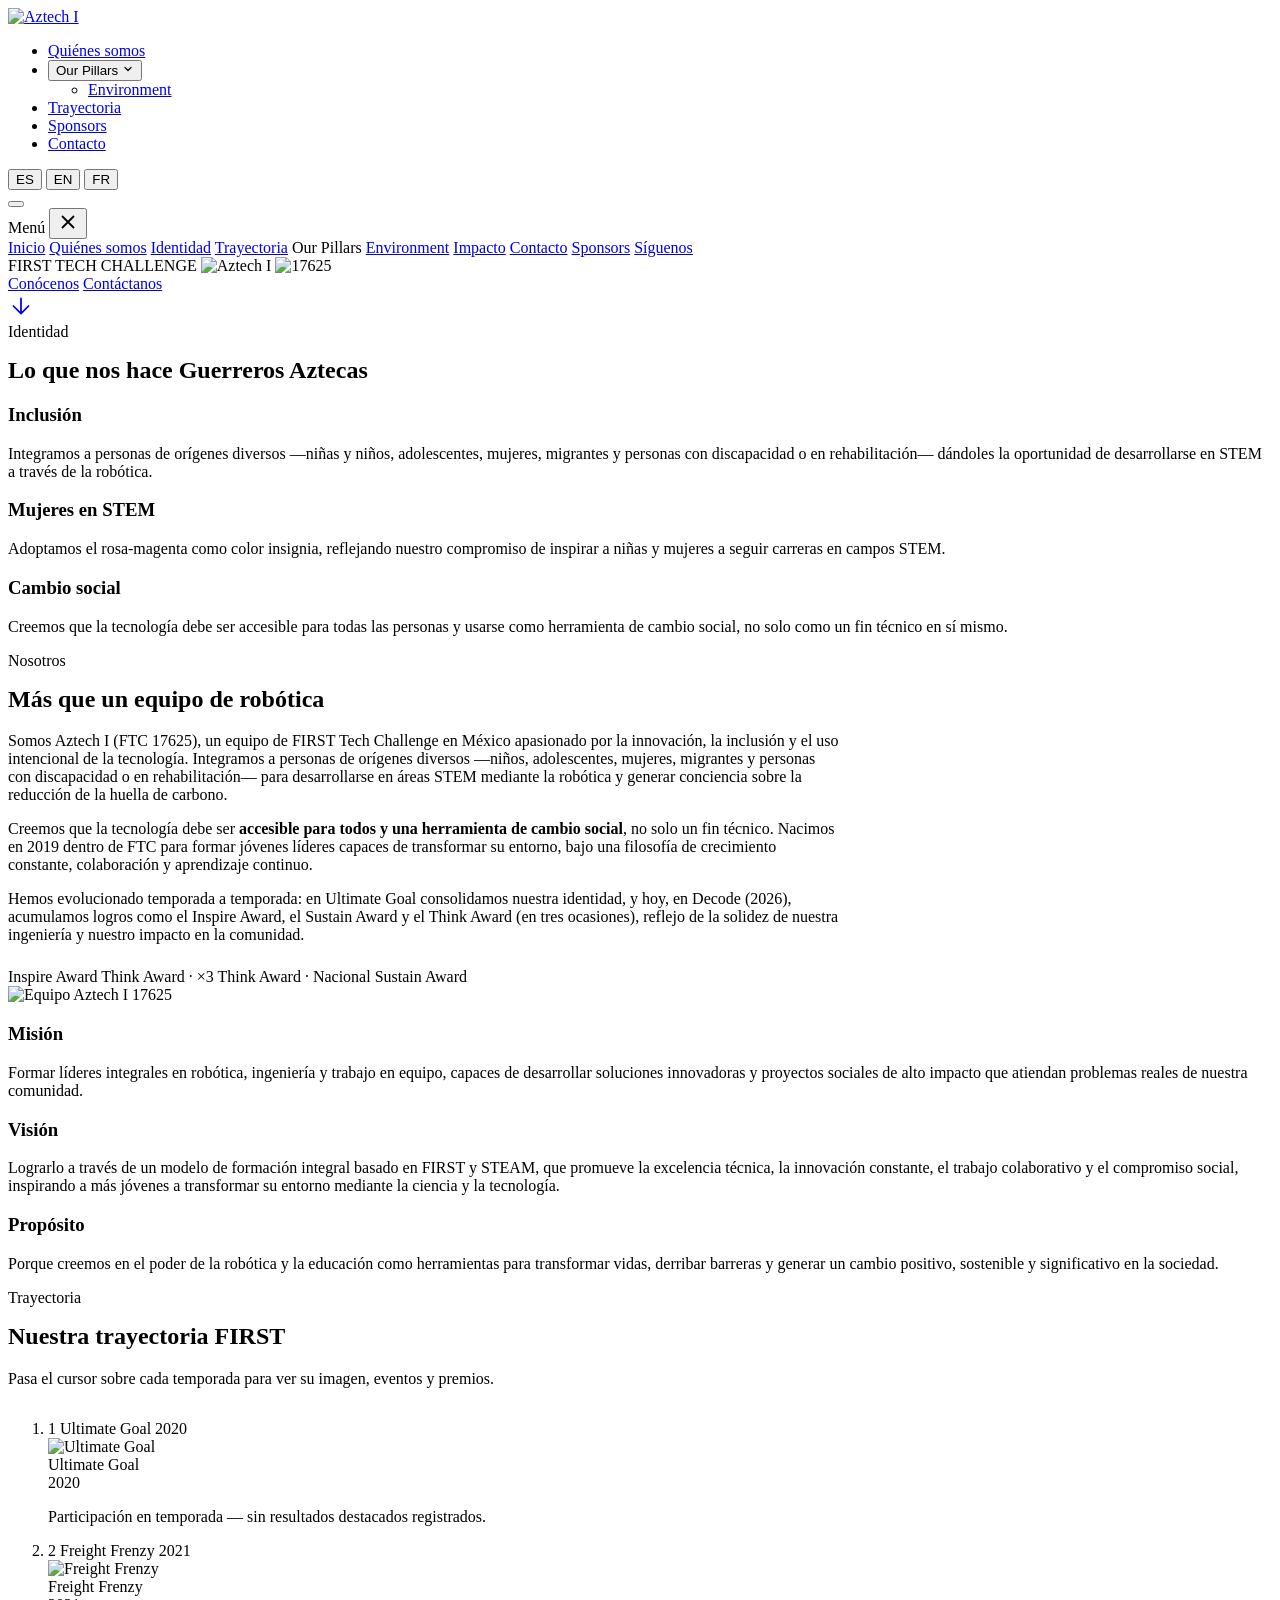
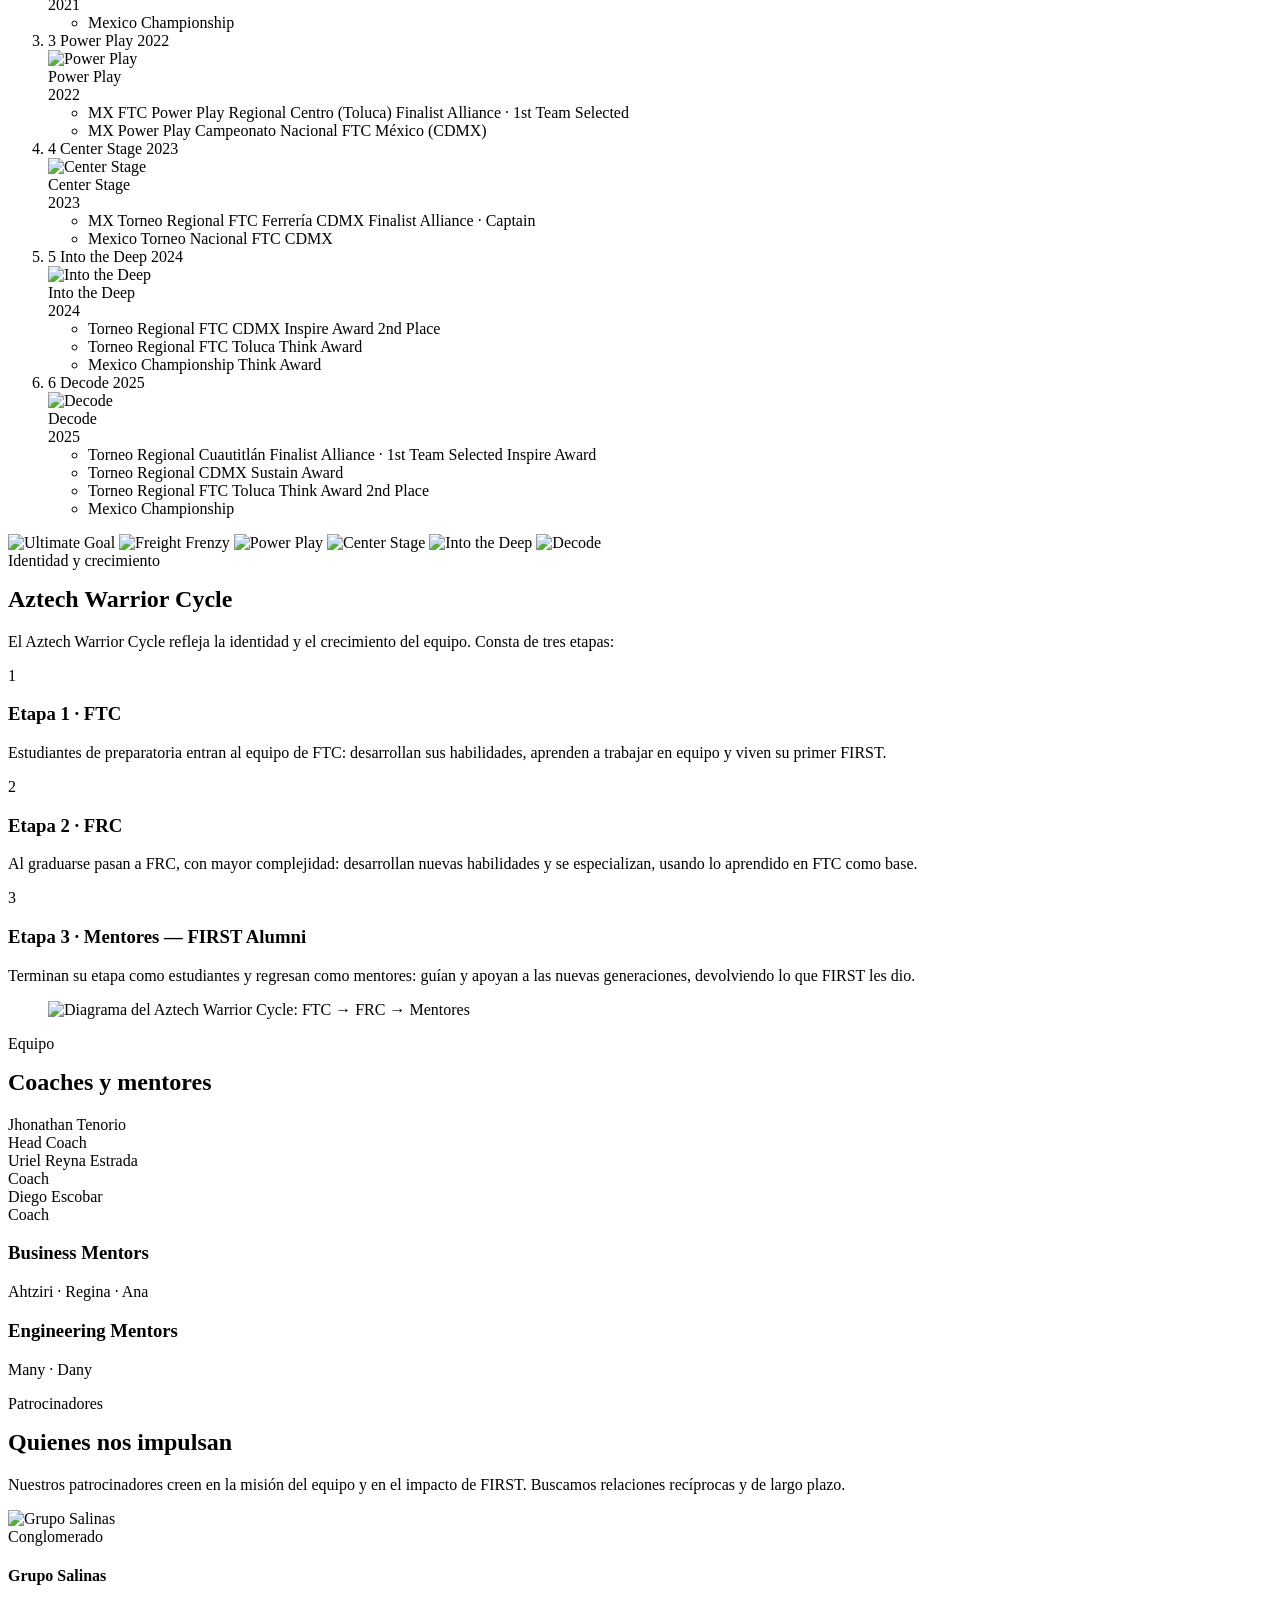
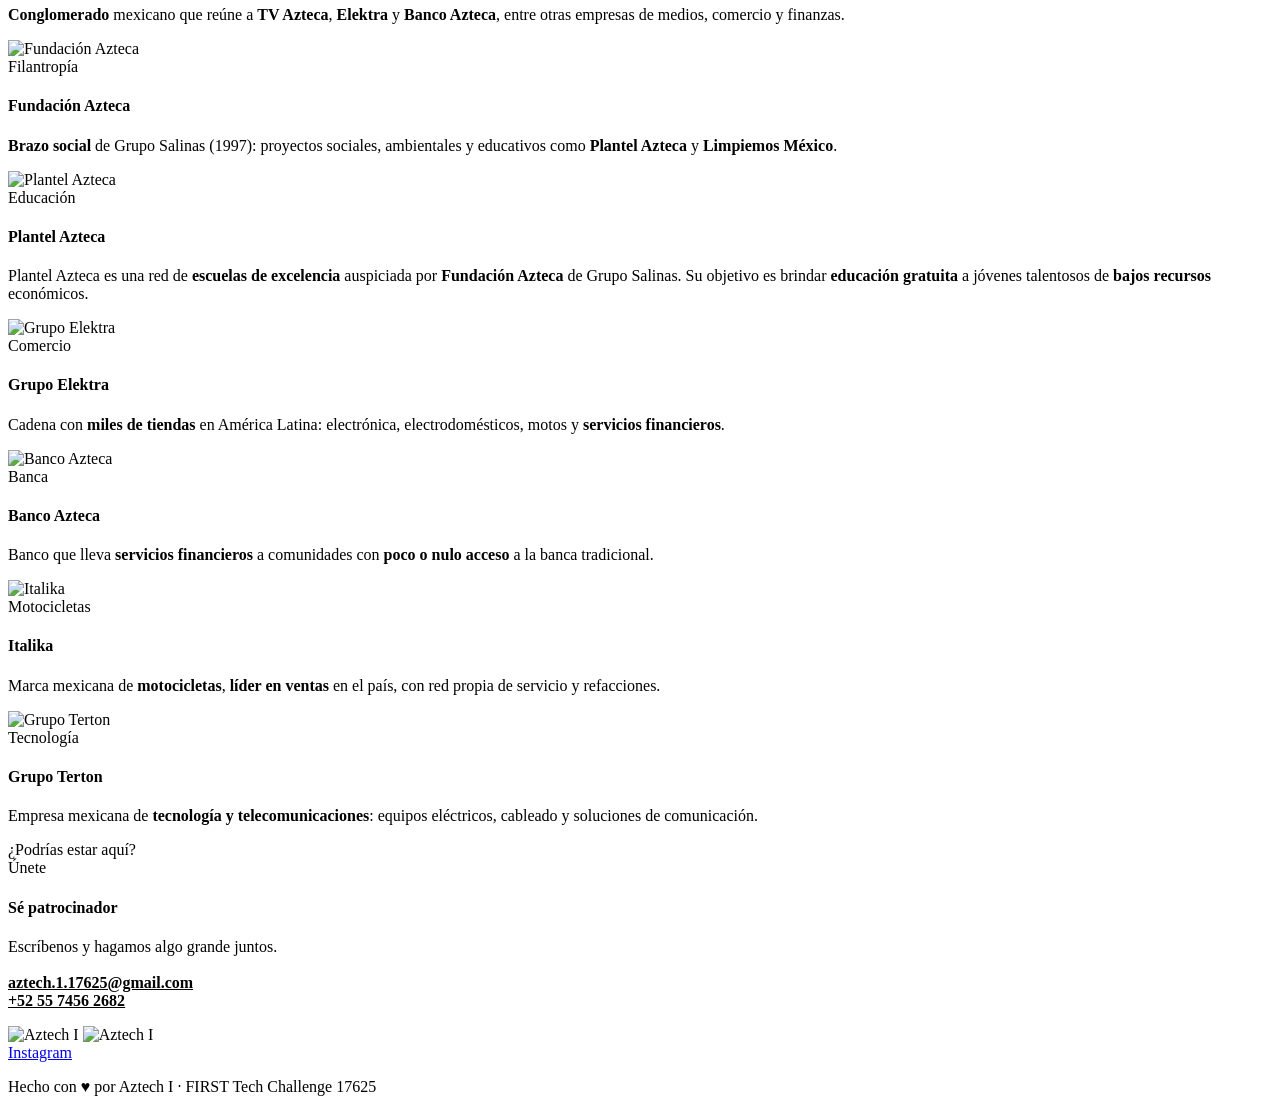
==== index.html @ 7b5fca29 "Add files via upload" ====
<!DOCTYPE html>
<html lang="es">
<head>
  <meta charset="UTF-8" />
  <meta name="viewport" content="width=device-width, initial-scale=1.0" />
  <title>Aztech I · FTC 17625</title>
  <meta
    name="description"
    content="Aztech I, equipo 17625 de FIRST Tech Challenge desde la CDMX. Innovación, inclusión y tecnología como herramienta de cambio social."
  />
  <link rel="icon" href="images/brand/logo.png" />
  <link rel="stylesheet" href="css/styles.css" />
</head>
<body>
  <!-- ───────── Navbar ───────── -->
  <header class="site-header">
    <nav class="nav">
      <a href="index.html" class="nav-logo" aria-label="Inicio">
        <img src="images/brand/wordmark.png" alt="Aztech I" />
      </a>
      <ul class="nav-links">
        <li><a href="#nosotros" data-en="About us" data-fr="À propos">Quiénes somos</a></li>
        <li class="nav-dropdown">
          <button type="button" class="nav-dropdown-btn" aria-expanded="false" aria-haspopup="true" data-en='Our Pillars <svg class="chev" width="12" height="12" viewBox="0 0 24 24" fill="none" stroke="currentColor" stroke-width="2.4" stroke-linecap="round" stroke-linejoin="round"><path d="m6 9 6 6 6-6" /></svg>' data-fr='Nos piliers <svg class="chev" width="12" height="12" viewBox="0 0 24 24" fill="none" stroke="currentColor" stroke-width="2.4" stroke-linecap="round" stroke-linejoin="round"><path d="m6 9 6 6 6-6" /></svg>'>
            Our Pillars
            <svg class="chev" width="12" height="12" viewBox="0 0 24 24" fill="none" stroke="currentColor" stroke-width="2.4" stroke-linecap="round" stroke-linejoin="round"><path d="m6 9 6 6 6-6" /></svg>
          </button>
          <ul class="nav-dropdown-menu">
            <li><a href="environment.html" data-en="Environment" data-fr="Environnement">Environment</a></li>
          </ul>
        </li>
        <li><a href="#trayectoria" data-en="Journey" data-fr="Parcours">Trayectoria</a></li>
        <li><a href="#sponsors">Sponsors</a></li>
        <li><a href="#contacto" data-en="Contact" data-fr="Contact">Contacto</a></li>
      </ul>
      <div class="nav-actions">
        <div class="lang-switch" role="group" aria-label="Idioma / Language / Langue">
          <button type="button" class="lang-btn" data-lang="es">ES</button>
          <button type="button" class="lang-btn" data-lang="en">EN</button>
          <button type="button" class="lang-btn" data-lang="fr">FR</button>
        </div>
        <button type="button" class="nav-burger" aria-label="Menú" aria-expanded="false" aria-controls="site-drawer">
          <span></span><span></span><span></span>
        </button>
      </div>
    </nav>
  </header>

  <!-- ───────── Menú lateral desplegable ───────── -->
  <div class="drawer-backdrop" hidden></div>
  <aside id="site-drawer" class="drawer" aria-hidden="true" aria-label="Menú">
    <div class="drawer-top">
      <span class="drawer-title" data-en="Menu" data-fr="Menu">Menú</span>
      <button type="button" class="drawer-close" aria-label="Cerrar menú">
        <svg width="22" height="22" viewBox="0 0 24 24" fill="none" stroke="currentColor" stroke-width="2" stroke-linecap="round"><path d="M18 6 6 18M6 6l12 12" /></svg>
      </button>
    </div>
    <nav class="drawer-links">
      <a href="index.html" data-en="Home" data-fr="Accueil">Inicio</a>
      <a href="#nosotros" data-en="About us" data-fr="À propos">Quiénes somos</a>
      <a href="#identidad" data-en="Identity" data-fr="Identité">Identidad</a>
      <a href="#trayectoria" data-en="Journey" data-fr="Parcours">Trayectoria</a>
      <span class="drawer-group" data-en="Our Pillars" data-fr="Nos piliers">Our Pillars</span>
      <a href="environment.html" class="drawer-sub" data-en="Environment" data-fr="Environnement">Environment</a>
      <a href="https://aztech-17625-our-impact.vercel.app" data-en="Impact" data-fr="Impact">Impacto</a>
      <a href="#contacto" data-en="Contact" data-fr="Contact">Contacto</a>
      <a href="#sponsors">Sponsors</a>
      <a href="https://www.instagram.com/aztech_1_17625/" target="_blank" rel="noopener noreferrer" data-en="Follow us" data-fr="Suivez-nous">Síguenos</a>
    </nav>
  </aside>

  <!-- ───────── Hero ───────── -->
  <section class="hero">
    <div class="hero-glow"></div>
    <div class="hero-fade"></div>
    <span class="hero-vertical">FIRST TECH CHALLENGE</span>

    <img class="hero-logo animate-fade-up" src="images/brand/hero-logo.png" alt="Aztech I" />
    <img class="hero-art animate-fade-up" src="images/brand/hero-art.png" alt="17625" />

    <div class="hero-cta animate-fade-up">
      <a href="#identidad" class="btn btn-accent" data-en="Get to know us" data-fr="Découvrez-nous">Conócenos</a>
      <a href="https://www.instagram.com/aztech_1_17625/" target="_blank" rel="noopener noreferrer" class="btn btn-outline" data-en="Contact us" data-fr="Contactez-nous">Contáctanos</a>
    </div>

    <a href="#identidad" class="scroll-cue" aria-label="Bajar">
      <svg width="26" height="26" viewBox="0 0 24 24" fill="none" stroke="currentColor" stroke-width="1.6" stroke-linecap="round" stroke-linejoin="round">
        <path d="M12 5v14M5 12l7 7 7-7" />
      </svg>
    </a>
  </section>

  <!-- ───────── 1. Identidad / Inclusión ───────── -->
  <section id="identidad" class="container section">
    <span class="badge" data-en="Identity" data-fr="Identité">Identidad</span>
    <h2 class="section-title max-w-2xl" style="margin-top: 1rem" data-en="What makes us Aztec Warriors" data-fr="Ce qui fait de nous des Guerriers Aztèques">Lo que nos hace Guerreros Aztecas</h2>
    <div class="cards-3">
      <div class="card">
        <h3 data-en="Inclusion" data-fr="Inclusion">Inclusión</h3>
        <p data-en="We bring together people from diverse backgrounds —girls and boys, teenagers, women, migrants and people with disabilities or in rehabilitation— giving them the opportunity to grow in STEM through robotics." data-fr="Nous réunissons des personnes d'horizons divers —filles et garçons, adolescents, femmes, migrants et personnes en situation de handicap ou en réadaptation— en leur donnant la possibilité de se développer dans les STEM grâce à la robotique.">
          Integramos a personas de orígenes diversos —niñas y niños, adolescentes,
          mujeres, migrantes y personas con discapacidad o en rehabilitación—
          dándoles la oportunidad de desarrollarse en STEM a través de la robótica.
        </p>
      </div>
      <div class="card">
        <h3 data-en="Women in STEM" data-fr="Les femmes dans les STEM">Mujeres en STEM</h3>
        <p data-en="We adopted pink-magenta as our signature color, reflecting our commitment to inspiring girls and women to pursue careers in STEM fields." data-fr="Nous avons adopté le rose-magenta comme couleur emblématique, reflétant notre engagement à inspirer les filles et les femmes à poursuivre des carrières dans les domaines STEM.">
          Adoptamos el rosa-magenta como color insignia, reflejando nuestro
          compromiso de inspirar a niñas y mujeres a seguir carreras en campos
          STEM.
        </p>
      </div>
      <div class="card">
        <h3 data-en="Social change" data-fr="Changement social">Cambio social</h3>
        <p data-en="We believe technology must be accessible to all people and used as a tool for social change, not just as a technical end in itself." data-fr="Nous croyons que la technologie doit être accessible à tous et utilisée comme un outil de changement social, et non comme une simple fin technique en soi.">
          Creemos que la tecnología debe ser accesible para todas las personas y
          usarse como herramienta de cambio social, no solo como un fin técnico en
          sí mismo.
        </p>
      </div>
    </div>
  </section>

  <!-- ───────── 2. Nosotros / Historia ───────── -->
  <section id="nosotros" class="container section">
    <span class="badge" data-en="About us" data-fr="À propos">Nosotros</span>
    <h2 class="section-title" style="margin-top: 1rem" data-en="More than a robotics team" data-fr="Plus qu'une équipe de robotique">Más que un equipo de robótica</h2>
    <div class="about-text" style="max-width: 52rem;">
      <p data-en="We are Aztech I (FTC 17625), a FIRST Tech Challenge team in Mexico passionate about innovation, inclusion and the intentional use of technology. We bring together people from diverse backgrounds —children, teenagers, women, migrants and people with disabilities or in rehabilitation— to grow in STEM fields through robotics and to raise awareness about reducing our carbon footprint." data-fr="Nous sommes Aztech I (FTC 17625), une équipe FIRST Tech Challenge au Mexique passionnée par l'innovation, l'inclusion et l'usage intentionnel de la technologie. Nous réunissons des personnes d'horizons divers —enfants, adolescents, femmes, migrants et personnes en situation de handicap ou en réadaptation— pour se développer dans les domaines STEM grâce à la robotique et sensibiliser à la réduction de l'empreinte carbone.">
        Somos Aztech I (FTC 17625), un equipo de FIRST Tech Challenge en
        México apasionado por la innovación, la inclusión y el uso intencional
        de la tecnología. Integramos a personas de orígenes diversos —niños,
        adolescentes, mujeres, migrantes y personas con discapacidad o en
        rehabilitación— para desarrollarse en áreas STEM mediante la robótica y
        generar conciencia sobre la reducción de la huella de carbono.
      </p>
      <p style="margin-top: 1rem;" data-en="We believe technology must be <strong>accessible to everyone and a tool for social change</strong>, not just a technical end in itself. We were born in 2019 within FTC to shape young leaders capable of transforming their environment, under a philosophy of constant growth, collaboration and continuous learning." data-fr="Nous croyons que la technologie doit être <strong>accessible à tous et un outil de changement social</strong>, et non une simple fin technique. Nous sommes nés en 2019 au sein de la FTC pour former de jeunes leaders capables de transformer leur environnement, selon une philosophie de croissance constante, de collaboration et d'apprentissage continu.">
        Creemos que la tecnología debe ser
        <strong>accesible para todos y una herramienta de cambio social</strong>,
        no solo un fin técnico. Nacimos en 2019 dentro de FTC para formar
        jóvenes líderes capaces de transformar su entorno, bajo una filosofía
        de crecimiento constante, colaboración y aprendizaje continuo.
      </p>
      <p style="margin-top: 1rem;" data-en="We have evolved season after season: in Ultimate Goal we consolidated our identity, and today, in Decode (2026), we have earned achievements such as the Inspire Award, the Sustain Award and the Think Award (three times), a reflection of the strength of our engineering and our impact on the community." data-fr="Nous avons évolué saison après saison : lors d'Ultimate Goal nous avons consolidé notre identité, et aujourd'hui, avec Decode (2026), nous cumulons des distinctions comme l'Inspire Award, le Sustain Award et le Think Award (à trois reprises), reflet de la solidité de notre ingénierie et de notre impact sur la communauté.">
        Hemos evolucionado temporada a temporada: en Ultimate Goal consolidamos
        nuestra identidad, y hoy, en Decode (2026), acumulamos logros como el
        Inspire Award, el Sustain Award y el Think Award (en tres ocasiones), reflejo
        de la solidez de nuestra ingeniería y nuestro impacto en la comunidad.
      </p>
      <div class="badges" style="margin-top: 1.5rem;">
        <span class="badge badge--award" title="El máximo reconocimiento de FTC">Inspire Award</span>
        <span class="badge badge--award" title="Obtenido en múltiples ocasiones">Think Award · ×3</span>
        <span class="badge badge--award" title="Into the Deep · Mexico Championship">Think Award · Nacional</span>
        <span class="badge badge--award" title="Decode · CDMX 2025">Sustain Award</span>
      </div>
    </div>
  </section>

  <!-- ───────── 3. Misión / Visión / Propósito (2 columnas) ───────── -->
  <section class="container section">
    <div class="about-media">
      <div class="team-photo-wrap">
        <img class="team-photo" src="images/brand/team.png" alt="Equipo Aztech I 17625" />
      </div>
      <div class="mvp">
        <div class="card">
          <h3 data-en="Mission" data-fr="Mission">Misión</h3>
          <p data-en="To shape well-rounded leaders in robotics, engineering and teamwork, capable of developing innovative solutions and high-impact social projects that address real problems in our community." data-fr="Former des leaders complets en robotique, en ingénierie et en travail d'équipe, capables de développer des solutions innovantes et des projets sociaux à fort impact qui répondent à de vrais problèmes de notre communauté.">
            Formar líderes integrales en robótica, ingeniería y trabajo en equipo,
            capaces de desarrollar soluciones innovadoras y proyectos sociales de
            alto impacto que atiendan problemas reales de nuestra comunidad.
          </p>
        </div>
        <div class="card">
          <h3 data-en="Vision" data-fr="Vision">Visión</h3>
          <p data-en="To achieve it through a holistic training model based on FIRST and STEAM, promoting technical excellence, constant innovation, collaborative work and social commitment, inspiring more young people to transform their environment through science and technology." data-fr="Y parvenir grâce à un modèle de formation intégral fondé sur FIRST et STEAM, qui favorise l'excellence technique, l'innovation constante, le travail collaboratif et l'engagement social, en inspirant davantage de jeunes à transformer leur environnement par la science et la technologie.">
            Lograrlo a través de un modelo de formación integral basado en FIRST y
            STEAM, que promueve la excelencia técnica, la innovación constante, el
            trabajo colaborativo y el compromiso social, inspirando a más jóvenes a
            transformar su entorno mediante la ciencia y la tecnología.
          </p>
        </div>
        <div class="card">
          <h3 data-en="Purpose" data-fr="Raison d'être">Propósito</h3>
          <p data-en="Because we believe in the power of robotics and education as tools to transform lives, break down barriers and create positive, sustainable and meaningful change in society." data-fr="Parce que nous croyons au pouvoir de la robotique et de l'éducation comme outils pour transformer des vies, abattre les barrières et générer un changement positif, durable et significatif dans la société.">
            Porque creemos en el poder de la robótica y la educación como
            herramientas para transformar vidas, derribar barreras y generar un
            cambio positivo, sostenible y significativo en la sociedad.
          </p>
        </div>
      </div>
    </div>
  </section>

  <!-- ───────── 4. Trayectoria FIRST ───────── -->
  <section id="trayectoria" class="container section">
    <span class="badge" data-en="Journey" data-fr="Parcours">Trayectoria</span>
    <h2 class="section-title" style="margin-top: 1rem" data-en="Our FIRST journey" data-fr="Notre parcours FIRST">Nuestra trayectoria FIRST</h2>
    <p class="lead" style="margin-top: 0.75rem;" data-en="Hover over each season to see its image, events and awards." data-fr="Survolez chaque saison pour voir son image, ses événements et ses récompenses.">Pasa el cursor sobre cada temporada para ver su imagen, eventos y premios.</p>

    <div class="card traj-card" style="margin-top: 2rem;">
      <ol class="traj-list">
        <!-- Ultimate Goal -->
        <li class="season-row">
          <span class="season-num">1</span>
          <span class="season-label">Ultimate Goal</span>
          <span class="season-year">2020</span>
          <div class="season-popup">
            <div class="season-popup-inner">
              <div class="season-photo-meta">
                <img class="season-photo" src="images/seasons/ultimate-goal.png" alt="Ultimate Goal" />
                <div class="season-photo-label">Ultimate Goal</div>
                <div class="season-photo-year">2020</div>
              </div>
              <p class="season-empty" data-en="Season participation — no notable results on record." data-fr="Participation à la saison — aucun résultat notable enregistré.">Participación en temporada — sin resultados destacados registrados.</p>
            </div>
          </div>
        </li>
        <!-- Freight Frenzy -->
        <li class="season-row">
          <span class="season-num">2</span>
          <span class="season-label">Freight Frenzy</span>
          <span class="season-year">2021</span>
          <div class="season-popup">
            <div class="season-popup-inner">
              <div class="season-photo-meta">
                <img class="season-photo" src="images/seasons/freight-frenzy.png" alt="Freight Frenzy" />
                <div class="season-photo-label">Freight Frenzy</div>
                <div class="season-photo-year">2021</div>
              </div>
              <ul class="season-events">
                <li><span class="event-name">Mexico Championship</span></li>
              </ul>
            </div>
          </div>
        </li>
        <!-- Power Play -->
        <li class="season-row">
          <span class="season-num">3</span>
          <span class="season-label">Power Play</span>
          <span class="season-year">2022</span>
          <div class="season-popup">
            <div class="season-popup-inner">
              <div class="season-photo-meta">
                <img class="season-photo" src="images/seasons/power-play.png" alt="Power Play" />
                <div class="season-photo-label">Power Play</div>
                <div class="season-photo-year">2022</div>
              </div>
              <ul class="season-events">
                <li>
                  <span class="event-name">MX FTC Power Play Regional Centro (Toluca)</span>
                  <span class="event-award">Finalist Alliance · 1st Team Selected</span>
                </li>
                <li>
                  <span class="event-name">MX Power Play Campeonato Nacional FTC México (CDMX)</span>
                </li>
              </ul>
            </div>
          </div>
        </li>
        <!-- Center Stage -->
        <li class="season-row">
          <span class="season-num">4</span>
          <span class="season-label">Center Stage</span>
          <span class="season-year">2023</span>
          <div class="season-popup">
            <div class="season-popup-inner">
              <div class="season-photo-meta">
                <img class="season-photo" src="images/seasons/center-stage.png" alt="Center Stage" />
                <div class="season-photo-label">Center Stage</div>
                <div class="season-photo-year">2023</div>
              </div>
              <ul class="season-events">
                <li>
                  <span class="event-name">MX Torneo Regional FTC Ferrería CDMX</span>
                  <span class="event-award">Finalist Alliance · Captain</span>
                </li>
                <li><span class="event-name">Mexico Torneo Nacional FTC CDMX</span></li>
              </ul>
            </div>
          </div>
        </li>
        <!-- Into the Deep -->
        <li class="season-row">
          <span class="season-num">5</span>
          <span class="season-label">Into the Deep</span>
          <span class="season-year">2024</span>
          <div class="season-popup">
            <div class="season-popup-inner">
              <div class="season-photo-meta">
                <img class="season-photo" src="images/seasons/into-the-deep.png" alt="Into the Deep" />
                <div class="season-photo-label">Into the Deep</div>
                <div class="season-photo-year">2024</div>
              </div>
              <ul class="season-events">
                <li>
                  <span class="event-name">Torneo Regional FTC CDMX</span>
                  <span class="event-award">Inspire Award 2nd Place</span>
                </li>
                <li>
                  <span class="event-name">Torneo Regional FTC Toluca</span>
                  <span class="event-award">Think Award</span>
                </li>
                <li>
                  <span class="event-name">Mexico Championship</span>
                  <span class="event-award">Think Award</span>
                </li>
              </ul>
            </div>
          </div>
        </li>
        <!-- Decode -->
        <li class="season-row">
          <span class="season-num">6</span>
          <span class="season-label is-last">Decode</span>
          <span class="season-year">2025</span>
          <div class="season-popup">
            <div class="season-popup-inner">
              <div class="season-photo-meta">
                <img class="season-photo" src="images/seasons/decode.png" alt="Decode" />
                <div class="season-photo-label">Decode</div>
                <div class="season-photo-year">2025</div>
              </div>
              <ul class="season-events">
                <li>
                  <span class="event-name">Torneo Regional Cuautitlán</span>
                  <span class="event-award">Finalist Alliance · 1st Team Selected</span>
                  <span class="event-award">Inspire Award</span>
                </li>
                <li>
                  <span class="event-name">Torneo Regional CDMX</span>
                  <span class="event-award">Sustain Award</span>
                </li>
                <li>
                  <span class="event-name">Torneo Regional FTC Toluca</span>
                  <span class="event-award">Think Award 2nd Place</span>
                </li>
                <li><span class="event-name">Mexico Championship</span></li>
              </ul>
            </div>
          </div>
        </li>
      </ol>
      <div class="season-logos">
        <img src="images/season-logos/ultimate-goal.png" alt="Ultimate Goal" loading="lazy" />
        <img src="images/season-logos/freight-frenzy.png" alt="Freight Frenzy" loading="lazy" />
        <img src="images/season-logos/power-play.png" alt="Power Play" loading="lazy" />
        <img src="images/season-logos/center-stage.png" alt="Center Stage" loading="lazy" />
        <img src="images/season-logos/into-the-deep.png" alt="Into the Deep" loading="lazy" />
        <img src="images/season-logos/decode.png" alt="Decode" loading="lazy" />
      </div>
    </div>
  </section>

  <!-- ───────── 5. Aztech Warrior Cycle ───────── -->
  <section class="container section">
    <span class="badge" data-en="Identity &amp; growth" data-fr="Identité &amp; croissance">Identidad y crecimiento</span>
    <h2 class="section-title" style="margin-top: 1rem">Aztech Warrior Cycle</h2>
    <p class="lead" data-en="The Aztech Warrior Cycle reflects the team's identity and growth. It has three stages:" data-fr="L'Aztech Warrior Cycle reflète l'identité et la croissance de l'équipe. Il comprend trois étapes :">
      El Aztech Warrior Cycle refleja la identidad y el crecimiento del equipo.
      Consta de tres etapas:
    </p>

    <div class="cycle-grid">
      <div class="cycle-stages">
        <div class="cycle-stage">
          <span class="cycle-n">1</span>
          <h3><span class="cycle-tag">Etapa 1 · FTC</span></h3>
          <p data-en="High-school students join the FTC team: they build their skills, learn teamwork and have their first FIRST experience." data-fr="Des lycéens rejoignent l'équipe FTC : ils développent leurs compétences, apprennent le travail d'équipe et vivent leur premier FIRST.">
            Estudiantes de preparatoria entran al equipo de FTC: desarrollan sus
            habilidades, aprenden a trabajar en equipo y viven su primer FIRST.
          </p>
        </div>
        <div class="cycle-stage">
          <span class="cycle-n">2</span>
          <h3><span class="cycle-tag">Etapa 2 · FRC</span></h3>
          <p data-en="After graduating they move up to FRC: more complexity, new skills and specialization, building on what they learned in FTC." data-fr="Après le lycée, ils passent en FRC : plus de complexité, de nouvelles compétences et une spécialisation, en s'appuyant sur les acquis du FTC.">
            Al graduarse pasan a FRC, con mayor complejidad: desarrollan nuevas
            habilidades y se especializan, usando lo aprendido en FTC como base.
          </p>
        </div>
        <div class="cycle-stage cycle-stage--dark">
          <span class="cycle-n">3</span>
          <h3><span class="cycle-tag">Etapa 3 · Mentores — FIRST Alumni</span></h3>
          <p data-en="They finish as students and return as mentors: guiding and supporting new generations, giving back what FIRST gave them." data-fr="Ils terminent comme étudiants et reviennent comme mentors : ils guident les nouvelles générations et rendent ce que FIRST leur a donné.">
            Terminan su etapa como estudiantes y regresan como mentores: guían y
            apoyan a las nuevas generaciones, devolviendo lo que FIRST les dio.
          </p>
        </div>
      </div>
      <figure class="cycle-figure">
        <img src="images/brand/warrior-cycle.png" alt="Diagrama del Aztech Warrior Cycle: FTC → FRC → Mentores" loading="lazy" />
      </figure>
    </div>
  </section>

  <!-- ───────── 6. Equipo ───────── -->
  <section class="container section">
    <span class="badge" data-en="Team" data-fr="Équipe">Equipo</span>
    <h2 class="section-title" style="margin-top: 1rem" data-en="Coaches &amp; mentors" data-fr="Coachs et mentors">Coaches y mentores</h2>
    <div class="leads">
      <div class="card lead-card">
        <div class="lead-name">Jhonathan Tenorio</div>
        <div class="lead-role">Head Coach</div>
      </div>
      <div class="card lead-card">
        <div class="lead-name">Uriel Reyna Estrada</div>
        <div class="lead-role">Coach</div>
      </div>
      <div class="card lead-card">
        <div class="lead-name">Diego Escobar</div>
        <div class="lead-role">Coach</div>
      </div>
    </div>
    <div class="mentors">
      <div class="card">
        <h3 class="kicker">Business Mentors</h3>
        <p>Ahtziri · Regina · Ana</p>
      </div>
      <div class="card">
        <h3 class="kicker">Engineering Mentors</h3>
        <p>Many · Dany</p>
      </div>
    </div>
  </section>

  <!-- ───────── 7. Sponsors ───────── -->
  <section id="sponsors" class="container section text-center">
    <span class="badge" data-en="Sponsors" data-fr="Sponsors">Patrocinadores</span>
    <h2 class="section-title" style="margin-top: 1rem" data-en="Those who drive us forward" data-fr="Ceux qui nous propulsent">Quienes nos impulsan</h2>
    <p class="lead" style="margin-inline: auto" data-en="Our sponsors believe in the team's mission and in the impact of FIRST. We seek reciprocal, long-term relationships." data-fr="Nos sponsors croient en la mission de l'équipe et en l'impact de FIRST. Nous recherchons des relations réciproques et durables.">
      Nuestros patrocinadores creen en la misión del equipo y en el impacto de
      FIRST. Buscamos relaciones recíprocas y de largo plazo.
    </p>
    <div class="sponsors-box">
      <div class="sponsors-grid">
        <!-- ░░ PATROCINADOR 1 ░░ -->
        <div class="sponsor" tabindex="0" style="--sp:#F2A900">
          <img src="images/sponsors/grupo-salinas.png" alt="Grupo Salinas" />
          <div class="sponsor-pop">
            <span class="sp-cat" data-en="Conglomerate" data-fr="Conglomérat">Conglomerado</span>
            <h4 class="sp-name">Grupo Salinas</h4>
            <p class="sp-desc" data-en="Mexican <strong>conglomerate</strong> that brings together <strong>TV Azteca</strong>, <strong>Elektra</strong> and <strong>Banco Azteca</strong>, among other media, retail and finance companies." data-fr="<strong>Conglomérat</strong> mexicain réunissant <strong>TV Azteca</strong>, <strong>Elektra</strong> et <strong>Banco Azteca</strong>, parmi d'autres entreprises de médias, commerce et finance."><strong>Conglomerado</strong> mexicano que reúne a <strong>TV Azteca</strong>, <strong>Elektra</strong> y <strong>Banco Azteca</strong>, entre otras empresas de medios, comercio y finanzas.</p>
          </div>
        </div>
        <!-- ░░ PATROCINADOR 2 ░░ -->
        <div class="sponsor" tabindex="0" style="--sp:#2D9CDB">
          <img src="images/sponsors/fundacion-azteca.png" alt="Fundación Azteca" />
          <div class="sponsor-pop">
            <span class="sp-cat" data-en="Philanthropy" data-fr="Philanthropie">Filantropía</span>
            <h4 class="sp-name">Fundación Azteca</h4>
            <p class="sp-desc" data-en="Grupo Salinas's <strong>social arm</strong> (1997): social, environmental and educational projects such as <strong>Plantel Azteca</strong> and <strong>Limpiemos México</strong>." data-fr="<strong>Branche sociale</strong> de Grupo Salinas (1997) : projets sociaux, environnementaux et éducatifs comme <strong>Plantel Azteca</strong> et <strong>Limpiemos México</strong>."><strong>Brazo social</strong> de Grupo Salinas (1997): proyectos sociales, ambientales y educativos como <strong>Plantel Azteca</strong> y <strong>Limpiemos México</strong>.</p>
          </div>
        </div>
        <!-- ░░ PATROCINADOR 3 ░░ -->
        <div class="sponsor" tabindex="0" style="--sp:#9B51E0">
          <img src="images/sponsors/plantel-azteca.png" alt="Plantel Azteca" />
          <div class="sponsor-pop">
            <span class="sp-cat" data-en="Education" data-fr="Éducation">Educación</span>
            <h4 class="sp-name">Plantel Azteca</h4>
            <p class="sp-desc" data-en="A network of <strong>excellence schools</strong> sponsored by <strong>Fundación Azteca</strong> of Grupo Salinas. Its goal is to provide <strong>free education</strong> to talented young people from <strong>low-income</strong> backgrounds." data-fr="Un réseau d'<strong>écoles d'excellence</strong> parrainé par <strong>Fundación Azteca</strong> de Grupo Salinas. Son objectif : offrir une <strong>éducation gratuite</strong> à des jeunes talentueux issus de <strong>milieux modestes</strong>.">Plantel Azteca es una red de <strong>escuelas de excelencia</strong> auspiciada por <strong>Fundación Azteca</strong> de Grupo Salinas. Su objetivo es brindar <strong>educación gratuita</strong> a jóvenes talentosos de <strong>bajos recursos</strong> económicos.</p>
          </div>
        </div>
        <!-- ░░ PATROCINADOR 4 ░░ -->
        <div class="sponsor" tabindex="0" style="--sp:#E2001A">
          <img src="images/sponsors/grupo-elektra.png" alt="Grupo Elektra" />
          <div class="sponsor-pop">
            <span class="sp-cat" data-en="Retail" data-fr="Commerce">Comercio</span>
            <h4 class="sp-name">Grupo Elektra</h4>
            <p class="sp-desc" data-en="Chain with <strong>thousands of stores</strong> across Latin America: electronics, appliances, motorcycles and <strong>financial services</strong>." data-fr="Chaîne aux <strong>milliers de magasins</strong> en Amérique latine : électronique, électroménager, motos et <strong>services financiers</strong>.">Cadena con <strong>miles de tiendas</strong> en América Latina: electrónica, electrodomésticos, motos y <strong>servicios financieros</strong>.</p>
          </div>
        </div>
        <!-- ░░ PATROCINADOR 5 ░░ -->
        <div class="sponsor" tabindex="0" style="--sp:#00A14B">
          <img src="images/sponsors/banco-azteca.png" alt="Banco Azteca" />
          <div class="sponsor-pop">
            <span class="sp-cat" data-en="Banking" data-fr="Banque">Banca</span>
            <h4 class="sp-name">Banco Azteca</h4>
            <p class="sp-desc" data-en="Bank that brings <strong>financial services</strong> to communities with <strong>little or no access</strong> to traditional banking." data-fr="Banque qui apporte des <strong>services financiers</strong> aux communautés ayant <strong>peu ou pas d'accès</strong> à la banque traditionnelle.">Banco que lleva <strong>servicios financieros</strong> a comunidades con <strong>poco o nulo acceso</strong> a la banca tradicional.</p>
          </div>
        </div>
        <!-- ░░ PATROCINADOR 6 ░░ -->
        <div class="sponsor" tabindex="0" style="--sp:#0098DA">
          <img src="images/sponsors/italika.png" alt="Italika" />
          <div class="sponsor-pop">
            <span class="sp-cat" data-en="Motorcycles" data-fr="Motos">Motocicletas</span>
            <h4 class="sp-name">Italika</h4>
            <p class="sp-desc" data-en="Mexican <strong>motorcycle brand</strong>, the country's <strong>sales leader</strong>, with its own service and parts network." data-fr="<strong>Marque de motos</strong> mexicaine, <strong>leader des ventes</strong> au pays, avec son propre réseau de service et de pièces.">Marca mexicana de <strong>motocicletas</strong>, <strong>líder en ventas</strong> en el país, con red propia de servicio y refacciones.</p>
          </div>
        </div>
        <!-- ░░ PATROCINADOR 7 ░░ -->
        <div class="sponsor" tabindex="0" style="--sp:#18B6D8">
          <img src="images/sponsors/grupo-tierton.png" alt="Grupo Terton" />
          <div class="sponsor-pop">
            <span class="sp-cat" data-en="Technology" data-fr="Technologie">Tecnología</span>
            <h4 class="sp-name">Grupo Terton</h4>
            <p class="sp-desc" data-en="Mexican <strong>technology and telecommunications</strong> company: electrical equipment, cabling and communication solutions." data-fr="Entreprise mexicaine de <strong>technologie et télécommunications</strong> : équipements électriques, câblage et solutions de communication.">Empresa mexicana de <strong>tecnología y telecomunicaciones</strong>: equipos eléctricos, cableado y soluciones de comunicación.</p>
          </div>
        </div>

        <!-- ░░ ¿PODRÍAS ESTAR AQUÍ? ░░ -->
        <div class="sponsor sponsor--cta" tabindex="0">
          <div class="sponsor-cta-inner">
            <span class="sponsor-cta-label" data-en="You could be here" data-fr="Vous pourriez être ici">¿Podrías estar aquí?</span>
          </div>
          <div class="sponsor-pop">
            <span class="sp-cat">Únete</span>
            <h4 class="sp-name" data-en="Become a sponsor" data-fr="Devenez sponsor">Sé patrocinador</h4>
            <p class="sp-desc">
              Escríbenos y hagamos algo grande juntos.<br /><br />
              <a href="mailto:aztech.1.17625@gmail.com" style="color:rgb(var(--accent));font-weight:600;">aztech.1.17625@gmail.com</a><br />
              <a href="tel:+525574562682" style="color:rgb(var(--accent));font-weight:600;">+52 55 7456 2682</a>
            </p>
          </div>
        </div>

      </div>
    </div>
  </section>

  <!-- ───────── Footer ───────── -->
  <footer id="contacto" class="site-footer">
    <div class="container footer-mini">
      <div class="footer-mini-brand">
        <img class="footer-logo" src="images/brand/logo.png" alt="Aztech I" />
        <img class="footer-wordmark" src="images/brand/wordmark.png" alt="Aztech I" />
      </div>
      <div class="footer-mini-social">
        <a href="https://www.instagram.com/aztech_1_17625/" target="_blank" rel="noopener noreferrer">Instagram</a>
      </div>
      <p class="footer-mini-credit" data-en='Made with <span class="heart">&#9829;</span> by Aztech I · FIRST Tech Challenge 17625' data-fr='Fait avec <span class="heart">&#9829;</span> par Aztech I · FIRST Tech Challenge 17625'>Hecho con <span class="heart">&#9829;</span> por Aztech I · FIRST Tech Challenge 17625</p>
    </div>
  </footer>

  <script src="js/script.js"></script>
  <script src="js/i18n.js"></script>
</body>
</html>
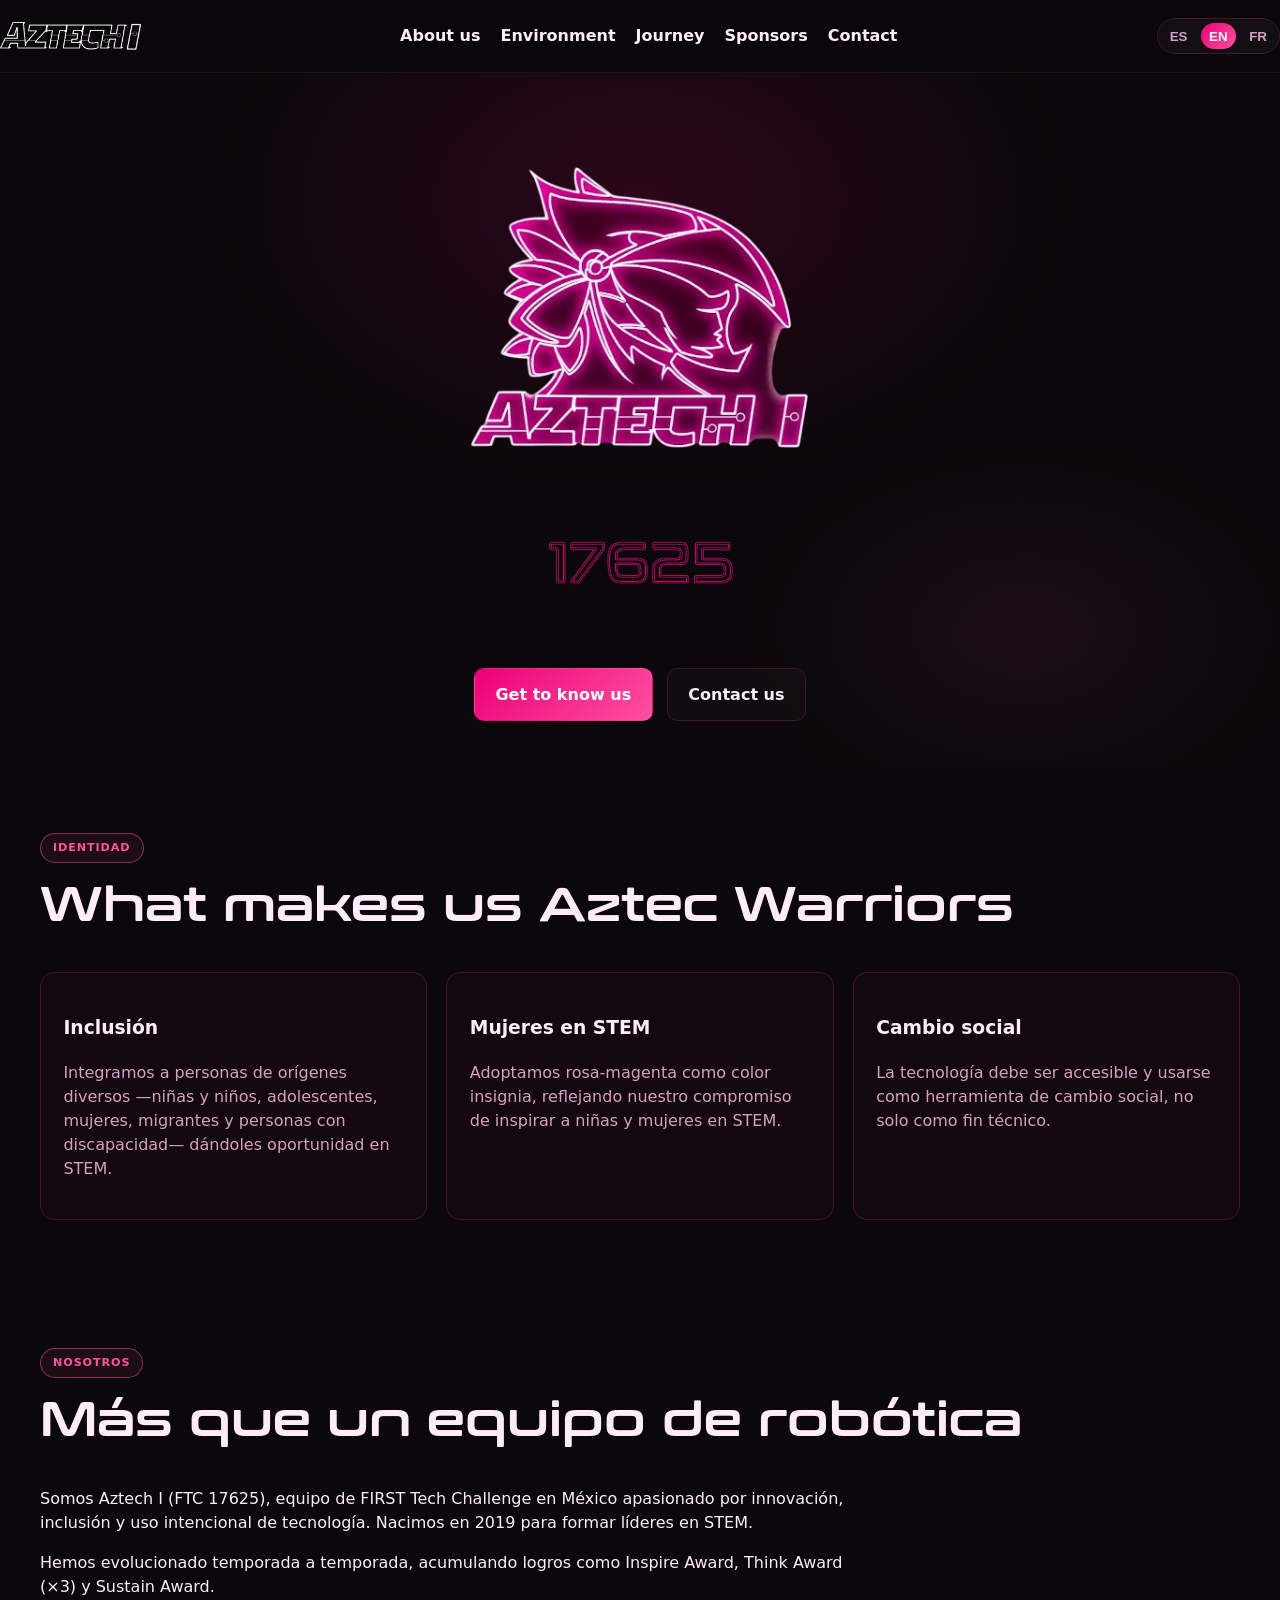
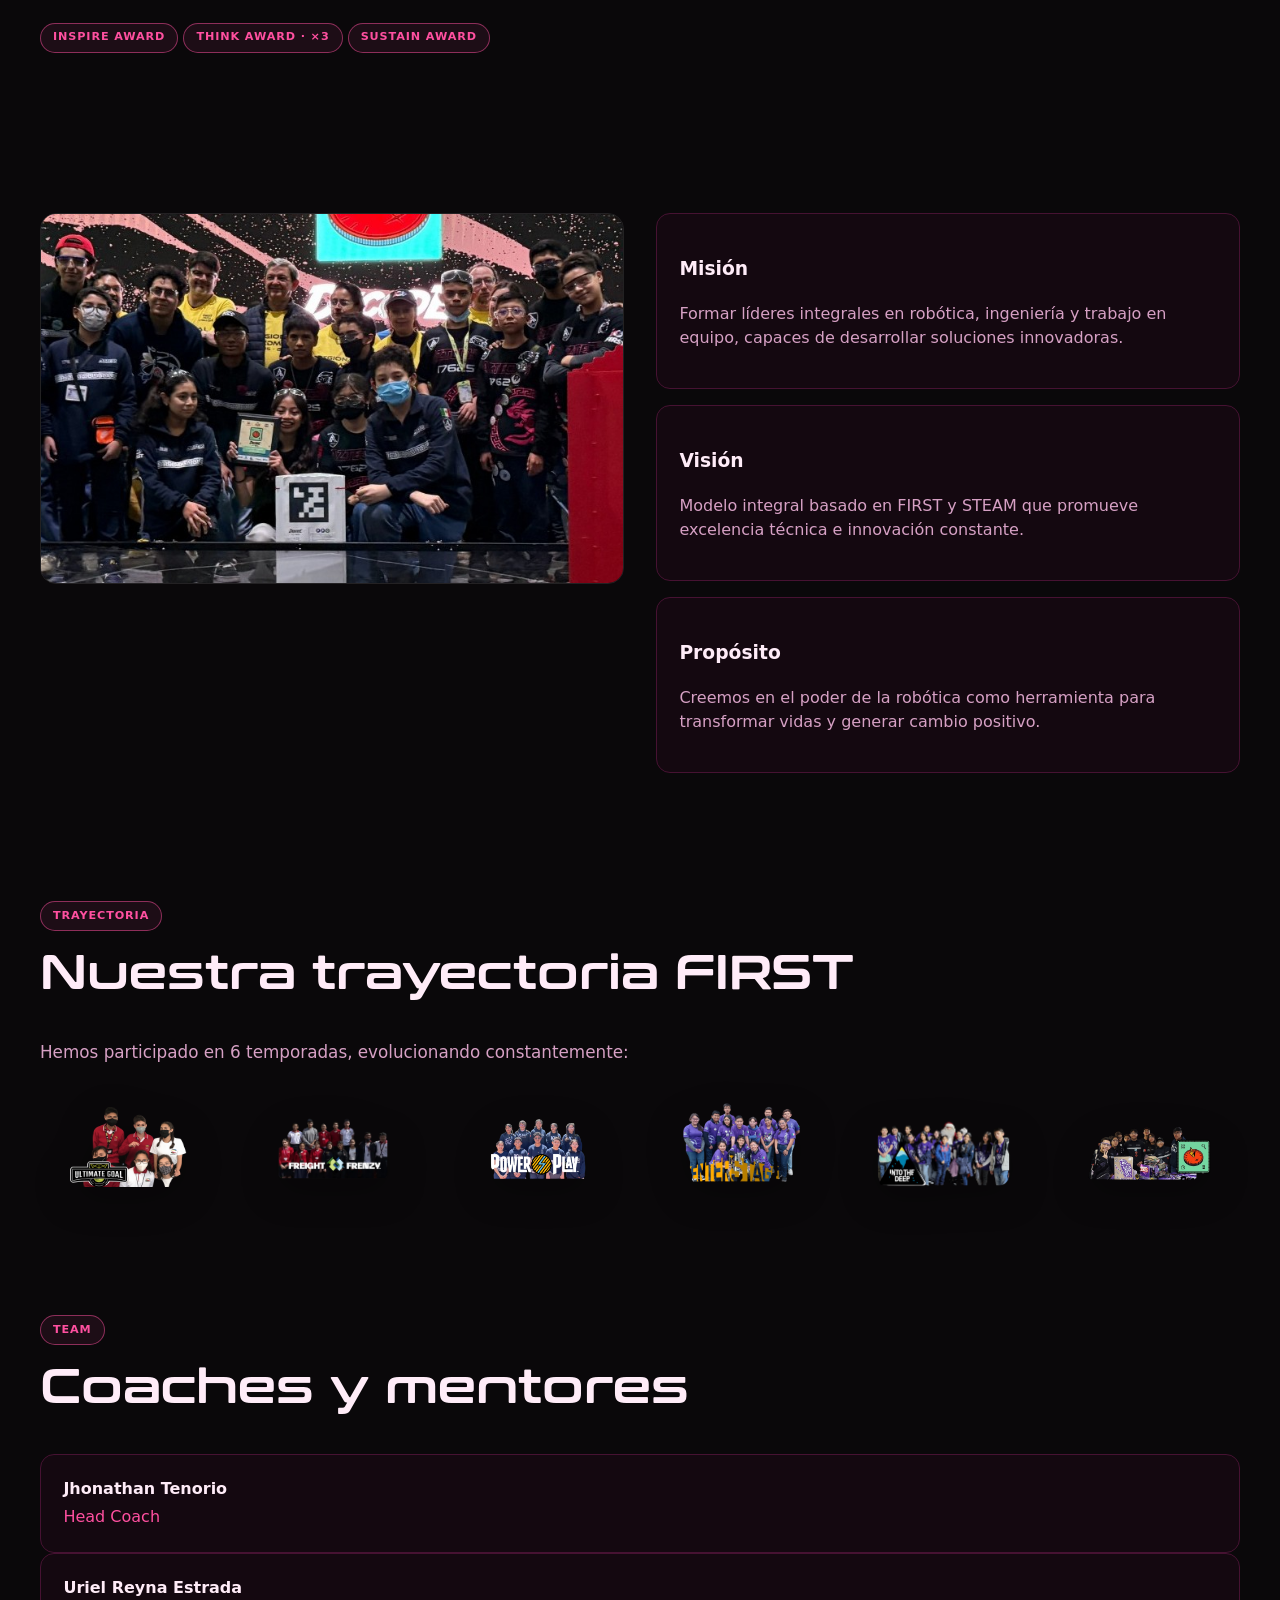
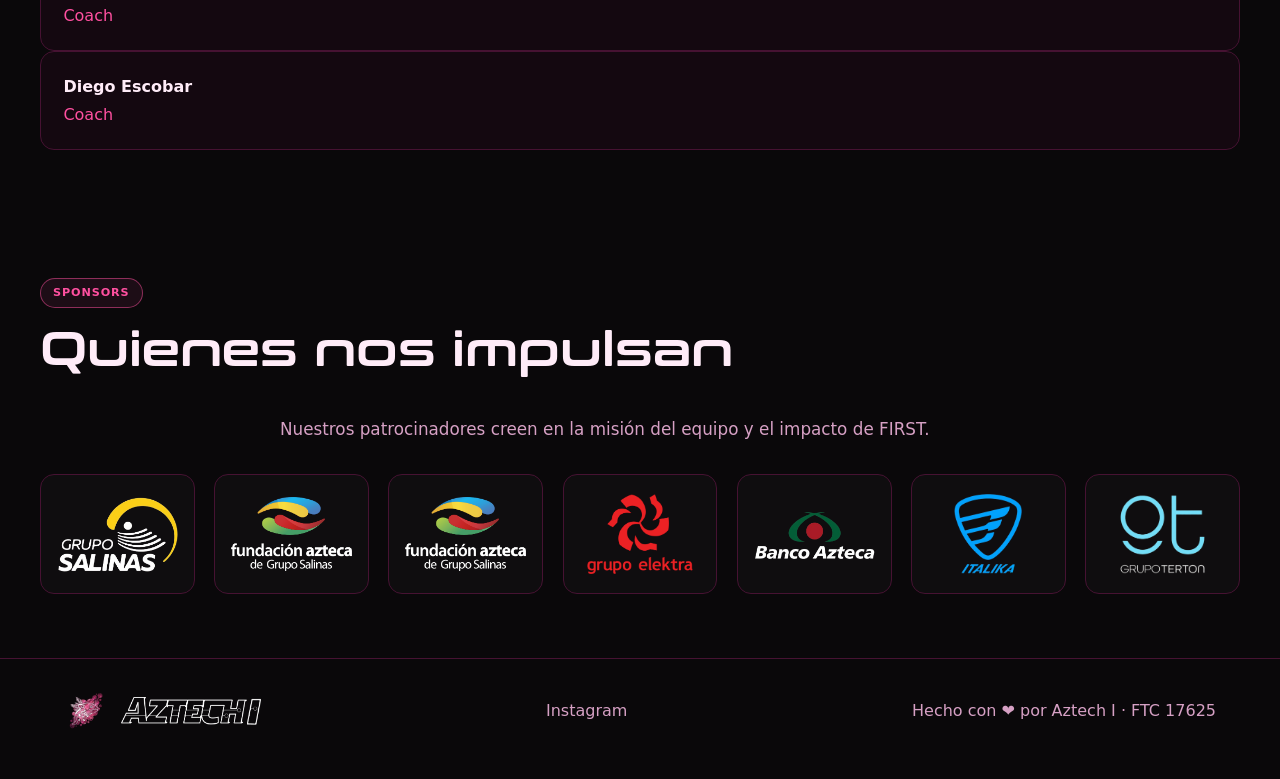
==== commit 7031b2d0: "🔧 CORRECCIÓN TOTAL: Rutas assets fijas + HTML reorganizado + CSS funcional 100%" ====
--- a/index.html
+++ b/index.html
@@ -1,539 +1,160 @@
-<!DOCTYPE html>
-<html lang="es">
-<head>
-  <meta charset="UTF-8" />
-  <meta name="viewport" content="width=device-width, initial-scale=1.0" />
-  <title>Aztech I · FTC 17625</title>
-  <meta
-    name="description"
-    content="Aztech I, equipo 17625 de FIRST Tech Challenge desde la CDMX. Innovación, inclusión y tecnología como herramienta de cambio social."
-  />
-  <link rel="icon" href="images/brand/logo.png" />
-  <link rel="stylesheet" href="css/styles.css" />
-</head>
-<body>
-  <!-- ───────── Navbar ───────── -->
-  <header class="site-header">
-    <nav class="nav">
-      <a href="index.html" class="nav-logo" aria-label="Inicio">
-        <img src="images/brand/wordmark.png" alt="Aztech I" />
-      </a>
-      <ul class="nav-links">
-        <li><a href="#nosotros" data-en="About us" data-fr="À propos">Quiénes somos</a></li>
-        <li class="nav-dropdown">
-          <button type="button" class="nav-dropdown-btn" aria-expanded="false" aria-haspopup="true" data-en='Our Pillars <svg class="chev" width="12" height="12" viewBox="0 0 24 24" fill="none" stroke="currentColor" stroke-width="2.4" stroke-linecap="round" stroke-linejoin="round"><path d="m6 9 6 6 6-6" /></svg>' data-fr='Nos piliers <svg class="chev" width="12" height="12" viewBox="0 0 24 24" fill="none" stroke="currentColor" stroke-width="2.4" stroke-linecap="round" stroke-linejoin="round"><path d="m6 9 6 6 6-6" /></svg>'>
-            Our Pillars
-            <svg class="chev" width="12" height="12" viewBox="0 0 24 24" fill="none" stroke="currentColor" stroke-width="2.4" stroke-linecap="round" stroke-linejoin="round"><path d="m6 9 6 6 6-6" /></svg>
-          </button>
-          <ul class="nav-dropdown-menu">
-            <li><a href="environment.html" data-en="Environment" data-fr="Environnement">Environment</a></li>
-          </ul>
-        </li>
-        <li><a href="#trayectoria" data-en="Journey" data-fr="Parcours">Trayectoria</a></li>
-        <li><a href="#sponsors">Sponsors</a></li>
-        <li><a href="#contacto" data-en="Contact" data-fr="Contact">Contacto</a></li>
-      </ul>
-      <div class="nav-actions">
-        <div class="lang-switch" role="group" aria-label="Idioma / Language / Langue">
-          <button type="button" class="lang-btn" data-lang="es">ES</button>
-          <button type="button" class="lang-btn" data-lang="en">EN</button>
-          <button type="button" class="lang-btn" data-lang="fr">FR</button>
-        </div>
-        <button type="button" class="nav-burger" aria-label="Menú" aria-expanded="false" aria-controls="site-drawer">
-          <span></span><span></span><span></span>
-        </button>
-      </div>
-    </nav>
-  </header>
-
-  <!-- ───────── Menú lateral desplegable ───────── -->
-  <div class="drawer-backdrop" hidden></div>
-  <aside id="site-drawer" class="drawer" aria-hidden="true" aria-label="Menú">
-    <div class="drawer-top">
-      <span class="drawer-title" data-en="Menu" data-fr="Menu">Menú</span>
-      <button type="button" class="drawer-close" aria-label="Cerrar menú">
-        <svg width="22" height="22" viewBox="0 0 24 24" fill="none" stroke="currentColor" stroke-width="2" stroke-linecap="round"><path d="M18 6 6 18M6 6l12 12" /></svg>
-      </button>
-    </div>
-    <nav class="drawer-links">
-      <a href="index.html" data-en="Home" data-fr="Accueil">Inicio</a>
-      <a href="#nosotros" data-en="About us" data-fr="À propos">Quiénes somos</a>
-      <a href="#identidad" data-en="Identity" data-fr="Identité">Identidad</a>
-      <a href="#trayectoria" data-en="Journey" data-fr="Parcours">Trayectoria</a>
-      <span class="drawer-group" data-en="Our Pillars" data-fr="Nos piliers">Our Pillars</span>
-      <a href="environment.html" class="drawer-sub" data-en="Environment" data-fr="Environnement">Environment</a>
-      <a href="https://aztech-17625-our-impact.vercel.app" data-en="Impact" data-fr="Impact">Impacto</a>
-      <a href="#contacto" data-en="Contact" data-fr="Contact">Contacto</a>
-      <a href="#sponsors">Sponsors</a>
-      <a href="https://www.instagram.com/aztech_1_17625/" target="_blank" rel="noopener noreferrer" data-en="Follow us" data-fr="Suivez-nous">Síguenos</a>
-    </nav>
-  </aside>
-
-  <!-- ───────── Hero ───────── -->
-  <section class="hero">
-    <div class="hero-glow"></div>
-    <div class="hero-fade"></div>
-    <span class="hero-vertical">FIRST TECH CHALLENGE</span>
-
-    <img class="hero-logo animate-fade-up" src="images/brand/hero-logo.png" alt="Aztech I" />
-    <img class="hero-art animate-fade-up" src="images/brand/hero-art.png" alt="17625" />
-
-    <div class="hero-cta animate-fade-up">
-      <a href="#identidad" class="btn btn-accent" data-en="Get to know us" data-fr="Découvrez-nous">Conócenos</a>
-      <a href="https://www.instagram.com/aztech_1_17625/" target="_blank" rel="noopener noreferrer" class="btn btn-outline" data-en="Contact us" data-fr="Contactez-nous">Contáctanos</a>
-    </div>
-
-    <a href="#identidad" class="scroll-cue" aria-label="Bajar">
-      <svg width="26" height="26" viewBox="0 0 24 24" fill="none" stroke="currentColor" stroke-width="1.6" stroke-linecap="round" stroke-linejoin="round">
-        <path d="M12 5v14M5 12l7 7 7-7" />
-      </svg>
-    </a>
-  </section>
-
-  <!-- ───────── 1. Identidad / Inclusión ───────── -->
-  <section id="identidad" class="container section">
-    <span class="badge" data-en="Identity" data-fr="Identité">Identidad</span>
-    <h2 class="section-title max-w-2xl" style="margin-top: 1rem" data-en="What makes us Aztec Warriors" data-fr="Ce qui fait de nous des Guerriers Aztèques">Lo que nos hace Guerreros Aztecas</h2>
-    <div class="cards-3">
-      <div class="card">
-        <h3 data-en="Inclusion" data-fr="Inclusion">Inclusión</h3>
-        <p data-en="We bring together people from diverse backgrounds —girls and boys, teenagers, women, migrants and people with disabilities or in rehabilitation— giving them the opportunity to grow in STEM through robotics." data-fr="Nous réunissons des personnes d'horizons divers —filles et garçons, adolescents, femmes, migrants et personnes en situation de handicap ou en réadaptation— en leur donnant la possibilité de se développer dans les STEM grâce à la robotique.">
-          Integramos a personas de orígenes diversos —niñas y niños, adolescentes,
-          mujeres, migrantes y personas con discapacidad o en rehabilitación—
-          dándoles la oportunidad de desarrollarse en STEM a través de la robótica.
-        </p>
-      </div>
-      <div class="card">
-        <h3 data-en="Women in STEM" data-fr="Les femmes dans les STEM">Mujeres en STEM</h3>
-        <p data-en="We adopted pink-magenta as our signature color, reflecting our commitment to inspiring girls and women to pursue careers in STEM fields." data-fr="Nous avons adopté le rose-magenta comme couleur emblématique, reflétant notre engagement à inspirer les filles et les femmes à poursuivre des carrières dans les domaines STEM.">
-          Adoptamos el rosa-magenta como color insignia, reflejando nuestro
-          compromiso de inspirar a niñas y mujeres a seguir carreras en campos
-          STEM.
-        </p>
-      </div>
-      <div class="card">
-        <h3 data-en="Social change" data-fr="Changement social">Cambio social</h3>
-        <p data-en="We believe technology must be accessible to all people and used as a tool for social change, not just as a technical end in itself." data-fr="Nous croyons que la technologie doit être accessible à tous et utilisée comme un outil de changement social, et non comme une simple fin technique en soi.">
-          Creemos que la tecnología debe ser accesible para todas las personas y
-          usarse como herramienta de cambio social, no solo como un fin técnico en
-          sí mismo.
-        </p>
-      </div>
-    </div>
-  </section>
-
-  <!-- ───────── 2. Nosotros / Historia ───────── -->
-  <section id="nosotros" class="container section">
-    <span class="badge" data-en="About us" data-fr="À propos">Nosotros</span>
-    <h2 class="section-title" style="margin-top: 1rem" data-en="More than a robotics team" data-fr="Plus qu'une équipe de robotique">Más que un equipo de robótica</h2>
-    <div class="about-text" style="max-width: 52rem;">
-      <p data-en="We are Aztech I (FTC 17625), a FIRST Tech Challenge team in Mexico passionate about innovation, inclusion and the intentional use of technology. We bring together people from diverse backgrounds —children, teenagers, women, migrants and people with disabilities or in rehabilitation— to grow in STEM fields through robotics and to raise awareness about reducing our carbon footprint." data-fr="Nous sommes Aztech I (FTC 17625), une équipe FIRST Tech Challenge au Mexique passionnée par l'innovation, l'inclusion et l'usage intentionnel de la technologie. Nous réunissons des personnes d'horizons divers —enfants, adolescents, femmes, migrants et personnes en situation de handicap ou en réadaptation— pour se développer dans les domaines STEM grâce à la robotique et sensibiliser à la réduction de l'empreinte carbone.">
-        Somos Aztech I (FTC 17625), un equipo de FIRST Tech Challenge en
-        México apasionado por la innovación, la inclusión y el uso intencional
-        de la tecnología. Integramos a personas de orígenes diversos —niños,
-        adolescentes, mujeres, migrantes y personas con discapacidad o en
-        rehabilitación— para desarrollarse en áreas STEM mediante la robótica y
-        generar conciencia sobre la reducción de la huella de carbono.
-      </p>
-      <p style="margin-top: 1rem;" data-en="We believe technology must be <strong>accessible to everyone and a tool for social change</strong>, not just a technical end in itself. We were born in 2019 within FTC to shape young leaders capable of transforming their environment, under a philosophy of constant growth, collaboration and continuous learning." data-fr="Nous croyons que la technologie doit être <strong>accessible à tous et un outil de changement social</strong>, et non une simple fin technique. Nous sommes nés en 2019 au sein de la FTC pour former de jeunes leaders capables de transformer leur environnement, selon une philosophie de croissance constante, de collaboration et d'apprentissage continu.">
-        Creemos que la tecnología debe ser
-        <strong>accesible para todos y una herramienta de cambio social</strong>,
-        no solo un fin técnico. Nacimos en 2019 dentro de FTC para formar
-        jóvenes líderes capaces de transformar su entorno, bajo una filosofía
-        de crecimiento constante, colaboración y aprendizaje continuo.
-      </p>
-      <p style="margin-top: 1rem;" data-en="We have evolved season after season: in Ultimate Goal we consolidated our identity, and today, in Decode (2026), we have earned achievements such as the Inspire Award, the Sustain Award and the Think Award (three times), a reflection of the strength of our engineering and our impact on the community." data-fr="Nous avons évolué saison après saison : lors d'Ultimate Goal nous avons consolidé notre identité, et aujourd'hui, avec Decode (2026), nous cumulons des distinctions comme l'Inspire Award, le Sustain Award et le Think Award (à trois reprises), reflet de la solidité de notre ingénierie et de notre impact sur la communauté.">
-        Hemos evolucionado temporada a temporada: en Ultimate Goal consolidamos
-        nuestra identidad, y hoy, en Decode (2026), acumulamos logros como el
-        Inspire Award, el Sustain Award y el Think Award (en tres ocasiones), reflejo
-        de la solidez de nuestra ingeniería y nuestro impacto en la comunidad.
-      </p>
-      <div class="badges" style="margin-top: 1.5rem;">
-        <span class="badge badge--award" title="El máximo reconocimiento de FTC">Inspire Award</span>
-        <span class="badge badge--award" title="Obtenido en múltiples ocasiones">Think Award · ×3</span>
-        <span class="badge badge--award" title="Into the Deep · Mexico Championship">Think Award · Nacional</span>
-        <span class="badge badge--award" title="Decode · CDMX 2025">Sustain Award</span>
-      </div>
-    </div>
-  </section>
-
-  <!-- ───────── 3. Misión / Visión / Propósito (2 columnas) ───────── -->
-  <section class="container section">
-    <div class="about-media">
-      <div class="team-photo-wrap">
-        <img class="team-photo" src="images/brand/team.png" alt="Equipo Aztech I 17625" />
-      </div>
-      <div class="mvp">
-        <div class="card">
-          <h3 data-en="Mission" data-fr="Mission">Misión</h3>
-          <p data-en="To shape well-rounded leaders in robotics, engineering and teamwork, capable of developing innovative solutions and high-impact social projects that address real problems in our community." data-fr="Former des leaders complets en robotique, en ingénierie et en travail d'équipe, capables de développer des solutions innovantes et des projets sociaux à fort impact qui répondent à de vrais problèmes de notre communauté.">
-            Formar líderes integrales en robótica, ingeniería y trabajo en equipo,
-            capaces de desarrollar soluciones innovadoras y proyectos sociales de
-            alto impacto que atiendan problemas reales de nuestra comunidad.
-          </p>
-        </div>
-        <div class="card">
-          <h3 data-en="Vision" data-fr="Vision">Visión</h3>
-          <p data-en="To achieve it through a holistic training model based on FIRST and STEAM, promoting technical excellence, constant innovation, collaborative work and social commitment, inspiring more young people to transform their environment through science and technology." data-fr="Y parvenir grâce à un modèle de formation intégral fondé sur FIRST et STEAM, qui favorise l'excellence technique, l'innovation constante, le travail collaboratif et l'engagement social, en inspirant davantage de jeunes à transformer leur environnement par la science et la technologie.">
-            Lograrlo a través de un modelo de formación integral basado en FIRST y
-            STEAM, que promueve la excelencia técnica, la innovación constante, el
-            trabajo colaborativo y el compromiso social, inspirando a más jóvenes a
-            transformar su entorno mediante la ciencia y la tecnología.
-          </p>
-        </div>
-        <div class="card">
-          <h3 data-en="Purpose" data-fr="Raison d'être">Propósito</h3>
-          <p data-en="Because we believe in the power of robotics and education as tools to transform lives, break down barriers and create positive, sustainable and meaningful change in society." data-fr="Parce que nous croyons au pouvoir de la robotique et de l'éducation comme outils pour transformer des vies, abattre les barrières et générer un changement positif, durable et significatif dans la société.">
-            Porque creemos en el poder de la robótica y la educación como
-            herramientas para transformar vidas, derribar barreras y generar un
-            cambio positivo, sostenible y significativo en la sociedad.
-          </p>
-        </div>
-      </div>
-    </div>
-  </section>
-
-  <!-- ───────── 4. Trayectoria FIRST ───────── -->
-  <section id="trayectoria" class="container section">
-    <span class="badge" data-en="Journey" data-fr="Parcours">Trayectoria</span>
-    <h2 class="section-title" style="margin-top: 1rem" data-en="Our FIRST journey" data-fr="Notre parcours FIRST">Nuestra trayectoria FIRST</h2>
-    <p class="lead" style="margin-top: 0.75rem;" data-en="Hover over each season to see its image, events and awards." data-fr="Survolez chaque saison pour voir son image, ses événements et ses récompenses.">Pasa el cursor sobre cada temporada para ver su imagen, eventos y premios.</p>
-
-    <div class="card traj-card" style="margin-top: 2rem;">
-      <ol class="traj-list">
-        <!-- Ultimate Goal -->
-        <li class="season-row">
-          <span class="season-num">1</span>
-          <span class="season-label">Ultimate Goal</span>
-          <span class="season-year">2020</span>
-          <div class="season-popup">
-            <div class="season-popup-inner">
-              <div class="season-photo-meta">
-                <img class="season-photo" src="images/seasons/ultimate-goal.png" alt="Ultimate Goal" />
-                <div class="season-photo-label">Ultimate Goal</div>
-                <div class="season-photo-year">2020</div>
-              </div>
-              <p class="season-empty" data-en="Season participation — no notable results on record." data-fr="Participation à la saison — aucun résultat notable enregistré.">Participación en temporada — sin resultados destacados registrados.</p>
-            </div>
-          </div>
-        </li>
-        <!-- Freight Frenzy -->
-        <li class="season-row">
-          <span class="season-num">2</span>
-          <span class="season-label">Freight Frenzy</span>
-          <span class="season-year">2021</span>
-          <div class="season-popup">
-            <div class="season-popup-inner">
-              <div class="season-photo-meta">
-                <img class="season-photo" src="images/seasons/freight-frenzy.png" alt="Freight Frenzy" />
-                <div class="season-photo-label">Freight Frenzy</div>
-                <div class="season-photo-year">2021</div>
-              </div>
-              <ul class="season-events">
-                <li><span class="event-name">Mexico Championship</span></li>
-              </ul>
-            </div>
-          </div>
-        </li>
-        <!-- Power Play -->
-        <li class="season-row">
-          <span class="season-num">3</span>
-          <span class="season-label">Power Play</span>
-          <span class="season-year">2022</span>
-          <div class="season-popup">
-            <div class="season-popup-inner">
-              <div class="season-photo-meta">
-                <img class="season-photo" src="images/seasons/power-play.png" alt="Power Play" />
-                <div class="season-photo-label">Power Play</div>
-                <div class="season-photo-year">2022</div>
-              </div>
-              <ul class="season-events">
-                <li>
-                  <span class="event-name">MX FTC Power Play Regional Centro (Toluca)</span>
-                  <span class="event-award">Finalist Alliance · 1st Team Selected</span>
-                </li>
-                <li>
-                  <span class="event-name">MX Power Play Campeonato Nacional FTC México (CDMX)</span>
-                </li>
-              </ul>
-            </div>
-          </div>
-        </li>
-        <!-- Center Stage -->
-        <li class="season-row">
-          <span class="season-num">4</span>
-          <span class="season-label">Center Stage</span>
-          <span class="season-year">2023</span>
-          <div class="season-popup">
-            <div class="season-popup-inner">
-              <div class="season-photo-meta">
-                <img class="season-photo" src="images/seasons/center-stage.png" alt="Center Stage" />
-                <div class="season-photo-label">Center Stage</div>
-                <div class="season-photo-year">2023</div>
-              </div>
-              <ul class="season-events">
-                <li>
-                  <span class="event-name">MX Torneo Regional FTC Ferrería CDMX</span>
-                  <span class="event-award">Finalist Alliance · Captain</span>
-                </li>
-                <li><span class="event-name">Mexico Torneo Nacional FTC CDMX</span></li>
-              </ul>
-            </div>
-          </div>
-        </li>
-        <!-- Into the Deep -->
-        <li class="season-row">
-          <span class="season-num">5</span>
-          <span class="season-label">Into the Deep</span>
-          <span class="season-year">2024</span>
-          <div class="season-popup">
-            <div class="season-popup-inner">
-              <div class="season-photo-meta">
-                <img class="season-photo" src="images/seasons/into-the-deep.png" alt="Into the Deep" />
-                <div class="season-photo-label">Into the Deep</div>
-                <div class="season-photo-year">2024</div>
-              </div>
-              <ul class="season-events">
-                <li>
-                  <span class="event-name">Torneo Regional FTC CDMX</span>
-                  <span class="event-award">Inspire Award 2nd Place</span>
-                </li>
-                <li>
-                  <span class="event-name">Torneo Regional FTC Toluca</span>
-                  <span class="event-award">Think Award</span>
-                </li>
-                <li>
-                  <span class="event-name">Mexico Championship</span>
-                  <span class="event-award">Think Award</span>
-                </li>
-              </ul>
-            </div>
-          </div>
-        </li>
-        <!-- Decode -->
-        <li class="season-row">
-          <span class="season-num">6</span>
-          <span class="season-label is-last">Decode</span>
-          <span class="season-year">2025</span>
-          <div class="season-popup">
-            <div class="season-popup-inner">
-              <div class="season-photo-meta">
-                <img class="season-photo" src="images/seasons/decode.png" alt="Decode" />
-                <div class="season-photo-label">Decode</div>
-                <div class="season-photo-year">2025</div>
-              </div>
-              <ul class="season-events">
-                <li>
-                  <span class="event-name">Torneo Regional Cuautitlán</span>
-                  <span class="event-award">Finalist Alliance · 1st Team Selected</span>
-                  <span class="event-award">Inspire Award</span>
-                </li>
-                <li>
-                  <span class="event-name">Torneo Regional CDMX</span>
-                  <span class="event-award">Sustain Award</span>
-                </li>
-                <li>
-                  <span class="event-name">Torneo Regional FTC Toluca</span>
-                  <span class="event-award">Think Award 2nd Place</span>
-                </li>
-                <li><span class="event-name">Mexico Championship</span></li>
-              </ul>
-            </div>
-          </div>
-        </li>
-      </ol>
-      <div class="season-logos">
-        <img src="images/season-logos/ultimate-goal.png" alt="Ultimate Goal" loading="lazy" />
-        <img src="images/season-logos/freight-frenzy.png" alt="Freight Frenzy" loading="lazy" />
-        <img src="images/season-logos/power-play.png" alt="Power Play" loading="lazy" />
-        <img src="images/season-logos/center-stage.png" alt="Center Stage" loading="lazy" />
-        <img src="images/season-logos/into-the-deep.png" alt="Into the Deep" loading="lazy" />
-        <img src="images/season-logos/decode.png" alt="Decode" loading="lazy" />
-      </div>
-    </div>
-  </section>
-
-  <!-- ───────── 5. Aztech Warrior Cycle ───────── -->
-  <section class="container section">
-    <span class="badge" data-en="Identity &amp; growth" data-fr="Identité &amp; croissance">Identidad y crecimiento</span>
-    <h2 class="section-title" style="margin-top: 1rem">Aztech Warrior Cycle</h2>
-    <p class="lead" data-en="The Aztech Warrior Cycle reflects the team's identity and growth. It has three stages:" data-fr="L'Aztech Warrior Cycle reflète l'identité et la croissance de l'équipe. Il comprend trois étapes :">
-      El Aztech Warrior Cycle refleja la identidad y el crecimiento del equipo.
-      Consta de tres etapas:
-    </p>
-
-    <div class="cycle-grid">
-      <div class="cycle-stages">
-        <div class="cycle-stage">
-          <span class="cycle-n">1</span>
-          <h3><span class="cycle-tag">Etapa 1 · FTC</span></h3>
-          <p data-en="High-school students join the FTC team: they build their skills, learn teamwork and have their first FIRST experience." data-fr="Des lycéens rejoignent l'équipe FTC : ils développent leurs compétences, apprennent le travail d'équipe et vivent leur premier FIRST.">
-            Estudiantes de preparatoria entran al equipo de FTC: desarrollan sus
-            habilidades, aprenden a trabajar en equipo y viven su primer FIRST.
-          </p>
-        </div>
-        <div class="cycle-stage">
-          <span class="cycle-n">2</span>
-          <h3><span class="cycle-tag">Etapa 2 · FRC</span></h3>
-          <p data-en="After graduating they move up to FRC: more complexity, new skills and specialization, building on what they learned in FTC." data-fr="Après le lycée, ils passent en FRC : plus de complexité, de nouvelles compétences et une spécialisation, en s'appuyant sur les acquis du FTC.">
-            Al graduarse pasan a FRC, con mayor complejidad: desarrollan nuevas
-            habilidades y se especializan, usando lo aprendido en FTC como base.
-          </p>
-        </div>
-        <div class="cycle-stage cycle-stage--dark">
-          <span class="cycle-n">3</span>
-          <h3><span class="cycle-tag">Etapa 3 · Mentores — FIRST Alumni</span></h3>
-          <p data-en="They finish as students and return as mentors: guiding and supporting new generations, giving back what FIRST gave them." data-fr="Ils terminent comme étudiants et reviennent comme mentors : ils guident les nouvelles générations et rendent ce que FIRST leur a donné.">
-            Terminan su etapa como estudiantes y regresan como mentores: guían y
-            apoyan a las nuevas generaciones, devolviendo lo que FIRST les dio.
-          </p>
-        </div>
-      </div>
-      <figure class="cycle-figure">
-        <img src="images/brand/warrior-cycle.png" alt="Diagrama del Aztech Warrior Cycle: FTC → FRC → Mentores" loading="lazy" />
-      </figure>
-    </div>
-  </section>
-
-  <!-- ───────── 6. Equipo ───────── -->
-  <section class="container section">
-    <span class="badge" data-en="Team" data-fr="Équipe">Equipo</span>
-    <h2 class="section-title" style="margin-top: 1rem" data-en="Coaches &amp; mentors" data-fr="Coachs et mentors">Coaches y mentores</h2>
-    <div class="leads">
-      <div class="card lead-card">
-        <div class="lead-name">Jhonathan Tenorio</div>
-        <div class="lead-role">Head Coach</div>
-      </div>
-      <div class="card lead-card">
-        <div class="lead-name">Uriel Reyna Estrada</div>
-        <div class="lead-role">Coach</div>
-      </div>
-      <div class="card lead-card">
-        <div class="lead-name">Diego Escobar</div>
-        <div class="lead-role">Coach</div>
-      </div>
-    </div>
-    <div class="mentors">
-      <div class="card">
-        <h3 class="kicker">Business Mentors</h3>
-        <p>Ahtziri · Regina · Ana</p>
-      </div>
-      <div class="card">
-        <h3 class="kicker">Engineering Mentors</h3>
-        <p>Many · Dany</p>
-      </div>
-    </div>
-  </section>
-
-  <!-- ───────── 7. Sponsors ───────── -->
-  <section id="sponsors" class="container section text-center">
-    <span class="badge" data-en="Sponsors" data-fr="Sponsors">Patrocinadores</span>
-    <h2 class="section-title" style="margin-top: 1rem" data-en="Those who drive us forward" data-fr="Ceux qui nous propulsent">Quienes nos impulsan</h2>
-    <p class="lead" style="margin-inline: auto" data-en="Our sponsors believe in the team's mission and in the impact of FIRST. We seek reciprocal, long-term relationships." data-fr="Nos sponsors croient en la mission de l'équipe et en l'impact de FIRST. Nous recherchons des relations réciproques et durables.">
-      Nuestros patrocinadores creen en la misión del equipo y en el impacto de
-      FIRST. Buscamos relaciones recíprocas y de largo plazo.
-    </p>
-    <div class="sponsors-box">
-      <div class="sponsors-grid">
-        <!-- ░░ PATROCINADOR 1 ░░ -->
-        <div class="sponsor" tabindex="0" style="--sp:#F2A900">
-          <img src="images/sponsors/grupo-salinas.png" alt="Grupo Salinas" />
-          <div class="sponsor-pop">
-            <span class="sp-cat" data-en="Conglomerate" data-fr="Conglomérat">Conglomerado</span>
-            <h4 class="sp-name">Grupo Salinas</h4>
-            <p class="sp-desc" data-en="Mexican <strong>conglomerate</strong> that brings together <strong>TV Azteca</strong>, <strong>Elektra</strong> and <strong>Banco Azteca</strong>, among other media, retail and finance companies." data-fr="<strong>Conglomérat</strong> mexicain réunissant <strong>TV Azteca</strong>, <strong>Elektra</strong> et <strong>Banco Azteca</strong>, parmi d'autres entreprises de médias, commerce et finance."><strong>Conglomerado</strong> mexicano que reúne a <strong>TV Azteca</strong>, <strong>Elektra</strong> y <strong>Banco Azteca</strong>, entre otras empresas de medios, comercio y finanzas.</p>
-          </div>
-        </div>
-        <!-- ░░ PATROCINADOR 2 ░░ -->
-        <div class="sponsor" tabindex="0" style="--sp:#2D9CDB">
-          <img src="images/sponsors/fundacion-azteca.png" alt="Fundación Azteca" />
-          <div class="sponsor-pop">
-            <span class="sp-cat" data-en="Philanthropy" data-fr="Philanthropie">Filantropía</span>
-            <h4 class="sp-name">Fundación Azteca</h4>
-            <p class="sp-desc" data-en="Grupo Salinas's <strong>social arm</strong> (1997): social, environmental and educational projects such as <strong>Plantel Azteca</strong> and <strong>Limpiemos México</strong>." data-fr="<strong>Branche sociale</strong> de Grupo Salinas (1997) : projets sociaux, environnementaux et éducatifs comme <strong>Plantel Azteca</strong> et <strong>Limpiemos México</strong>."><strong>Brazo social</strong> de Grupo Salinas (1997): proyectos sociales, ambientales y educativos como <strong>Plantel Azteca</strong> y <strong>Limpiemos México</strong>.</p>
-          </div>
-        </div>
-        <!-- ░░ PATROCINADOR 3 ░░ -->
-        <div class="sponsor" tabindex="0" style="--sp:#9B51E0">
-          <img src="images/sponsors/plantel-azteca.png" alt="Plantel Azteca" />
-          <div class="sponsor-pop">
-            <span class="sp-cat" data-en="Education" data-fr="Éducation">Educación</span>
-            <h4 class="sp-name">Plantel Azteca</h4>
-            <p class="sp-desc" data-en="A network of <strong>excellence schools</strong> sponsored by <strong>Fundación Azteca</strong> of Grupo Salinas. Its goal is to provide <strong>free education</strong> to talented young people from <strong>low-income</strong> backgrounds." data-fr="Un réseau d'<strong>écoles d'excellence</strong> parrainé par <strong>Fundación Azteca</strong> de Grupo Salinas. Son objectif : offrir une <strong>éducation gratuite</strong> à des jeunes talentueux issus de <strong>milieux modestes</strong>.">Plantel Azteca es una red de <strong>escuelas de excelencia</strong> auspiciada por <strong>Fundación Azteca</strong> de Grupo Salinas. Su objetivo es brindar <strong>educación gratuita</strong> a jóvenes talentosos de <strong>bajos recursos</strong> económicos.</p>
-          </div>
-        </div>
-        <!-- ░░ PATROCINADOR 4 ░░ -->
-        <div class="sponsor" tabindex="0" style="--sp:#E2001A">
-          <img src="images/sponsors/grupo-elektra.png" alt="Grupo Elektra" />
-          <div class="sponsor-pop">
-            <span class="sp-cat" data-en="Retail" data-fr="Commerce">Comercio</span>
-            <h4 class="sp-name">Grupo Elektra</h4>
-            <p class="sp-desc" data-en="Chain with <strong>thousands of stores</strong> across Latin America: electronics, appliances, motorcycles and <strong>financial services</strong>." data-fr="Chaîne aux <strong>milliers de magasins</strong> en Amérique latine : électronique, électroménager, motos et <strong>services financiers</strong>.">Cadena con <strong>miles de tiendas</strong> en América Latina: electrónica, electrodomésticos, motos y <strong>servicios financieros</strong>.</p>
-          </div>
-        </div>
-        <!-- ░░ PATROCINADOR 5 ░░ -->
-        <div class="sponsor" tabindex="0" style="--sp:#00A14B">
-          <img src="images/sponsors/banco-azteca.png" alt="Banco Azteca" />
-          <div class="sponsor-pop">
-            <span class="sp-cat" data-en="Banking" data-fr="Banque">Banca</span>
-            <h4 class="sp-name">Banco Azteca</h4>
-            <p class="sp-desc" data-en="Bank that brings <strong>financial services</strong> to communities with <strong>little or no access</strong> to traditional banking." data-fr="Banque qui apporte des <strong>services financiers</strong> aux communautés ayant <strong>peu ou pas d'accès</strong> à la banque traditionnelle.">Banco que lleva <strong>servicios financieros</strong> a comunidades con <strong>poco o nulo acceso</strong> a la banca tradicional.</p>
-          </div>
-        </div>
-        <!-- ░░ PATROCINADOR 6 ░░ -->
-        <div class="sponsor" tabindex="0" style="--sp:#0098DA">
-          <img src="images/sponsors/italika.png" alt="Italika" />
-          <div class="sponsor-pop">
-            <span class="sp-cat" data-en="Motorcycles" data-fr="Motos">Motocicletas</span>
-            <h4 class="sp-name">Italika</h4>
-            <p class="sp-desc" data-en="Mexican <strong>motorcycle brand</strong>, the country's <strong>sales leader</strong>, with its own service and parts network." data-fr="<strong>Marque de motos</strong> mexicaine, <strong>leader des ventes</strong> au pays, avec son propre réseau de service et de pièces.">Marca mexicana de <strong>motocicletas</strong>, <strong>líder en ventas</strong> en el país, con red propia de servicio y refacciones.</p>
-          </div>
-        </div>
-        <!-- ░░ PATROCINADOR 7 ░░ -->
-        <div class="sponsor" tabindex="0" style="--sp:#18B6D8">
-          <img src="images/sponsors/grupo-tierton.png" alt="Grupo Terton" />
-          <div class="sponsor-pop">
-            <span class="sp-cat" data-en="Technology" data-fr="Technologie">Tecnología</span>
-            <h4 class="sp-name">Grupo Terton</h4>
-            <p class="sp-desc" data-en="Mexican <strong>technology and telecommunications</strong> company: electrical equipment, cabling and communication solutions." data-fr="Entreprise mexicaine de <strong>technologie et télécommunications</strong> : équipements électriques, câblage et solutions de communication.">Empresa mexicana de <strong>tecnología y telecomunicaciones</strong>: equipos eléctricos, cableado y soluciones de comunicación.</p>
-          </div>
-        </div>
-
-        <!-- ░░ ¿PODRÍAS ESTAR AQUÍ? ░░ -->
-        <div class="sponsor sponsor--cta" tabindex="0">
-          <div class="sponsor-cta-inner">
-            <span class="sponsor-cta-label" data-en="You could be here" data-fr="Vous pourriez être ici">¿Podrías estar aquí?</span>
-          </div>
-          <div class="sponsor-pop">
-            <span class="sp-cat">Únete</span>
-            <h4 class="sp-name" data-en="Become a sponsor" data-fr="Devenez sponsor">Sé patrocinador</h4>
-            <p class="sp-desc">
-              Escríbenos y hagamos algo grande juntos.<br /><br />
-              <a href="mailto:aztech.1.17625@gmail.com" style="color:rgb(var(--accent));font-weight:600;">aztech.1.17625@gmail.com</a><br />
-              <a href="tel:+525574562682" style="color:rgb(var(--accent));font-weight:600;">+52 55 7456 2682</a>
-            </p>
-          </div>
-        </div>
-
-      </div>
-    </div>
-  </section>
-
-  <!-- ───────── Footer ───────── -->
-  <footer id="contacto" class="site-footer">
-    <div class="container footer-mini">
-      <div class="footer-mini-brand">
-        <img class="footer-logo" src="images/brand/logo.png" alt="Aztech I" />
-        <img class="footer-wordmark" src="images/brand/wordmark.png" alt="Aztech I" />
-      </div>
-      <div class="footer-mini-social">
-        <a href="https://www.instagram.com/aztech_1_17625/" target="_blank" rel="noopener noreferrer">Instagram</a>
-      </div>
-      <p class="footer-mini-credit" data-en='Made with <span class="heart">&#9829;</span> by Aztech I · FIRST Tech Challenge 17625' data-fr='Fait avec <span class="heart">&#9829;</span> par Aztech I · FIRST Tech Challenge 17625'>Hecho con <span class="heart">&#9829;</span> por Aztech I · FIRST Tech Challenge 17625</p>
-    </div>
-  </footer>
-
-  <script src="js/script.js"></script>
-  <script src="js/i18n.js"></script>
-</body>
-</html>
+<!DOCTYPE html>
+<html lang="es">
+<head>
+  <meta charset="UTF-8" />
+  <meta name="viewport" content="width=device-width, initial-scale=1.0" />
+  <title>Aztech I · FTC 17625</title>
+  <meta name="description" content="Aztech I, equipo 17625 de FIRST Tech Challenge desde la CDMX. Innovación, inclusión y tecnología como herramienta de cambio social." />
+  <link rel="icon" href="logo.png" />
+  <link rel="stylesheet" href="styles.css" />
+</head>
+<body>
+  <header class="site-header">
+    <nav class="nav">
+      <a href="index.html" class="nav-logo" aria-label="Inicio">
+        <img src="wordmark.png" alt="Aztech I" style="height: 28px; width: auto;" />
+      </a>
+      <ul class="nav-links">
+        <li><a href="#nosotros" data-en="About us" data-fr="À propos">Quiénes somos</a></li>
+        <li><a href="environment.html" data-en="Environment" data-fr="Environnement">Environment</a></li>
+        <li><a href="#trayectoria" data-en="Journey" data-fr="Parcours">Trayectoria</a></li>
+        <li><a href="#sponsors">Sponsors</a></li>
+        <li><a href="#contacto" data-en="Contact" data-fr="Contact">Contacto</a></li>
+      </ul>
+      <div class="nav-actions">
+        <div class="lang-switch">
+          <button type="button" class="lang-btn is-active" data-lang="es">ES</button>
+          <button type="button" class="lang-btn" data-lang="en">EN</button>
+          <button type="button" class="lang-btn" data-lang="fr">FR</button>
+        </div>
+      </div>
+    </nav>
+  </header>
+
+  <section class="hero">
+    <img class="hero-logo" src="hero-logo.png" alt="Aztech I" style="max-width: 480px; margin: 0 auto; display: block;" />
+    <img class="hero-art" src="hero-art.png" alt="17625" style="max-width: 220px; margin: 1.5rem auto 0; display: block;" />
+    <div class="hero-cta">
+      <a href="#identidad" class="btn btn-accent" data-en="Get to know us" data-fr="Découvrez-nous">Conócenos</a>
+      <a href="https://www.instagram.com/aztech_1_17625/" target="_blank" class="btn btn-outline" data-en="Contact us" data-fr="Contactez-nous">Contáctanos</a>
+    </div>
+  </section>
+
+  <section id="identidad" class="container section">
+    <span class="badge">Identidad</span>
+    <h2 class="section-title" data-en="What makes us Aztec Warriors" data-fr="Ce qui fait de nous des Guerriers Aztèques">Lo que nos hace Guerreros Aztecas</h2>
+    <div class="cards-3">
+      <div class="card">
+        <h3>Inclusión</h3>
+        <p>Integramos a personas de orígenes diversos —niñas y niños, adolescentes, mujeres, migrantes y personas con discapacidad— dándoles oportunidad en STEM.</p>
+      </div>
+      <div class="card">
+        <h3>Mujeres en STEM</h3>
+        <p>Adoptamos rosa-magenta como color insignia, reflejando nuestro compromiso de inspirar a niñas y mujeres en STEM.</p>
+      </div>
+      <div class="card">
+        <h3>Cambio social</h3>
+        <p>La tecnología debe ser accesible y usarse como herramienta de cambio social, no solo como fin técnico.</p>
+      </div>
+    </div>
+  </section>
+
+  <section id="nosotros" class="container section">
+    <span class="badge">Nosotros</span>
+    <h2 class="section-title">Más que un equipo de robótica</h2>
+    <div style="max-width: 52rem;">
+      <p>Somos Aztech I (FTC 17625), equipo de FIRST Tech Challenge en México apasionado por innovación, inclusión y uso intencional de tecnología. Nacimos en 2019 para formar líderes en STEM.</p>
+      <p style="margin-top: 1rem;">Hemos evolucionado temporada a temporada, acumulando logros como Inspire Award, Think Award (×3) y Sustain Award.</p>
+      <div class="badges" style="margin-top: 1.5rem;">
+        <span class="badge">Inspire Award</span>
+        <span class="badge">Think Award · ×3</span>
+        <span class="badge">Sustain Award</span>
+      </div>
+    </div>
+  </section>
+
+  <section class="container section">
+    <div class="about-media">
+      <div>
+        <img src="team.png" alt="Equipo Aztech I 17625" style="width: 100%; border-radius: 1rem; border: 1px solid rgba(255,255,255,0.1);" />
+      </div>
+      <div style="display: grid; gap: 1rem;">
+        <div class="card">
+          <h3>Misión</h3>
+          <p>Formar líderes integrales en robótica, ingeniería y trabajo en equipo, capaces de desarrollar soluciones innovadoras.</p>
+        </div>
+        <div class="card">
+          <h3>Visión</h3>
+          <p>Modelo integral basado en FIRST y STEAM que promueve excelencia técnica e innovación constante.</p>
+        </div>
+        <div class="card">
+          <h3>Propósito</h3>
+          <p>Creemos en el poder de la robótica como herramienta para transformar vidas y generar cambio positivo.</p>
+        </div>
+      </div>
+    </div>
+  </section>
+
+  <section id="trayectoria" class="container section">
+    <span class="badge">Trayectoria</span>
+    <h2 class="section-title">Nuestra trayectoria FIRST</h2>
+    <p class="lead">Hemos participado en 6 temporadas, evolucionando constantemente:</p>
+    <div class="season-logos">
+      <img src="ultimate-goal.png" alt="Ultimate Goal" />
+      <img src="freight-frenzy.png" alt="Freight Frenzy" />
+      <img src="power-play.png" alt="Power Play" />
+      <img src="center-stage.png" alt="Center Stage" />
+      <img src="into-the-deep.png" alt="Into the Deep" />
+      <img src="decode.png" alt="Decode" />
+    </div>
+  </section>
+
+  <section class="container section">
+    <span class="badge">Team</span>
+    <h2 class="section-title">Coaches y mentores</h2>
+    <div class="leads">
+      <div class="card">
+        <div style="font-weight: 700;">Jhonathan Tenorio</div>
+        <div style="color: rgb(255 80 160); margin-top: 0.25rem;">Head Coach</div>
+      </div>
+      <div class="card">
+        <div style="font-weight: 700;">Uriel Reyna Estrada</div>
+        <div style="color: rgb(255 80 160); margin-top: 0.25rem;">Coach</div>
+      </div>
+      <div class="card">
+        <div style="font-weight: 700;">Diego Escobar</div>
+        <div style="color: rgb(255 80 160); margin-top: 0.25rem;">Coach</div>
+      </div>
+    </div>
+  </section>
+
+  <section id="sponsors" class="container section">
+    <span class="badge">Sponsors</span>
+    <h2 class="section-title">Quienes nos impulsan</h2>
+    <p class="lead" style="margin: 0.75rem auto 0;">Nuestros patrocinadores creen en la misión del equipo y el impacto de FIRST.</p>
+    <div class="sponsors-grid" style="margin-top: 2rem;">
+      <div class="sponsor"><img src="grupo-salinas.png" alt="Grupo Salinas" /></div>
+      <div class="sponsor"><img src="fundacion-azteca.png" alt="Fundación Azteca" /></div>
+      <div class="sponsor"><img src="plantel-azteca.png" alt="Plantel Azteca" /></div>
+      <div class="sponsor"><img src="grupo-elektra.png" alt="Grupo Elektra" /></div>
+      <div class="sponsor"><img src="banco-azteca.png" alt="Banco Azteca" /></div>
+      <div class="sponsor"><img src="italika.png" alt="Italika" /></div>
+      <div class="sponsor"><img src="grupo-tierton.png" alt="Grupo Terton" /></div>
+    </div>
+  </section>
+
+  <footer id="contacto" class="site-footer">
+    <div class="container" style="display: flex; align-items: center; justify-content: space-between; gap: 1rem; flex-wrap: wrap;">
+      <div style="display: flex; align-items: center; gap: 0.75rem;">
+        <img src="logo.png" alt="Aztech I" style="height: 40px;" />
+        <img src="wordmark.png" alt="Aztech I" style="height: 28px;" />
+      </div>
+      <a href="https://www.instagram.com/aztech_1_17625/" target="_blank" style="color: inherit;">Instagram</a>
+      <p style="margin: 0; color: rgb(var(--muted-foreground));">Hecho con ❤️ por Aztech I · FTC 17625</p>
+    </div>
+  </footer>
+
+  <script src="i18n.js"></script>
+  <script src="script.js"></script>
+</body>
+</html>
--- a/styles.css
+++ b/styles.css
@@ -0,0 +1,276 @@
+@import url("https://fonts.googleapis.com/css2?family=Montserrat:ital,wght@0,400;0,500;0,600;0,700;0,800;1,400;1,600&display=swap");
+
+@font-face {
+  font-family: "Conthrax";
+  src: url("Conthrax-SemiBold.otf") format("opentype");
+  font-weight: 100 900;
+  font-style: normal;
+  font-display: swap;
+}
+
+:root {
+  --background: 10 8 10;
+  --surface: 20 8 16;
+  --surface-2: 32 10 24;
+  --border: 70 18 50;
+  --foreground: 255 236 248;
+  --muted-foreground: 214 160 196;
+  --primary: 236 0 120;
+  --primary-foreground: 255 255 255;
+  --accent: 255 80 160;
+  --accent-foreground: 10 0 8;
+  --radius: 14px;
+  --font-heading: "Conthrax", "Montserrat", system-ui, sans-serif;
+  --font-body: "Montserrat", system-ui, sans-serif;
+  --font-mono: "Montserrat", system-ui, sans-serif;
+}
+
+* { box-sizing: border-box; }
+html { scroll-behavior: smooth; }
+body {
+  margin: 0;
+  min-height: 100vh;
+  font-family: var(--font-body);
+  background: rgb(var(--background));
+  color: rgb(var(--foreground));
+  line-height: 1.5;
+}
+img { max-width: 100%; display: block; }
+a { color: inherit; text-decoration: none; }
+.container { max-width: 1200px; margin: 0 auto; padding: 0 1.5rem; }
+header.site-header {
+  position: sticky;
+  top: 0;
+  z-index: 20;
+  background: rgba(10, 8, 10, 0.85);
+  backdrop-filter: blur(8px);
+  border-bottom: 1px solid rgba(255,255,255,0.06);
+}
+.nav {
+  display: flex;
+  align-items: center;
+  justify-content: space-between;
+  min-height: 72px;
+}
+.nav-logo img { height: 28px; width: auto; }
+.nav-links {
+  display: flex;
+  gap: 1.25rem;
+  list-style: none;
+  padding: 0;
+  margin: 0;
+  font-weight: 600;
+}
+.nav-links a:hover { color: rgb(var(--accent)); }
+.nav-actions { display: flex; align-items: center; gap: 0.75rem; }
+.lang-switch {
+  display: inline-flex;
+  gap: 0.35rem;
+  padding: 0.25rem;
+  border: 1px solid rgb(var(--border));
+  border-radius: 999px;
+  background: rgba(255,255,255,0.03);
+}
+.lang-btn {
+  background: transparent;
+  border: none;
+  color: rgb(var(--muted-foreground));
+  cursor: pointer;
+  font-weight: 700;
+  padding: 0.35rem 0.5rem;
+  border-radius: 999px;
+}
+.lang-btn.is-active {
+  background: linear-gradient(135deg, rgb(var(--primary)), rgb(var(--accent)));
+  color: white;
+}
+.btn {
+  display: inline-flex;
+  align-items: center;
+  justify-content: center;
+  border-radius: 10px;
+  padding: 0.85rem 1.3rem;
+  font-weight: 700;
+  border: 1px solid transparent;
+}
+.btn-accent {
+  background: linear-gradient(135deg, rgb(var(--primary)), rgb(var(--accent)));
+  color: white;
+}
+.btn-outline {
+  border-color: rgb(var(--border));
+  background: rgba(255,255,255,0.02);
+  color: rgb(var(--foreground));
+}
+.hero {
+  padding: 5rem 0 3rem;
+  text-align: center;
+  background:
+    radial-gradient(45rem 30rem at 50% 18%, rgba(236,0,120,0.15), transparent 60%),
+    radial-gradient(30rem 20rem at 80% 80%, rgba(255,80,160,0.07), transparent 60%);
+}
+.hero-logo { margin: 0 auto; max-width: 480px; }
+.hero-art { margin: 1.25rem auto 0; max-width: 220px; }
+.hero-cta { margin-top: 1.5rem; display: flex; justify-content: center; gap: 0.85rem; flex-wrap: wrap; }
+.section { padding: 4rem 0; }
+.badge {
+  display: inline-block;
+  padding: 0.35rem 0.75rem;
+  border-radius: 999px;
+  border: 1px solid rgba(255,80,160,0.5);
+  background: rgba(255,80,160,0.08);
+  color: rgb(var(--accent));
+  font-size: 0.7rem;
+  font-weight: 700;
+  letter-spacing: 0.08em;
+  text-transform: uppercase;
+}
+.section-title {
+  margin-top: 1rem;
+  font-family: var(--font-heading);
+  font-size: clamp(2rem, 4vw, 3rem);
+  line-height: 1.1;
+}
+.lead {
+  margin-top: 0.8rem;
+  max-width: 720px;
+  color: rgb(var(--muted-foreground));
+  font-size: 1.05rem;
+}
+.cards-3 {
+  display: grid;
+  grid-template-columns: repeat(auto-fit, minmax(220px, 1fr));
+  gap: 1.2rem;
+  margin-top: 2rem;
+}
+.card {
+  border: 1px solid rgb(var(--border));
+  background: rgb(var(--surface));
+  border-radius: var(--radius);
+  padding: 1.4rem;
+}
+.card p { color: rgb(var(--muted-foreground)); }
+.about-media {
+  display: grid;
+  grid-template-columns: repeat(auto-fit, minmax(280px, 1fr));
+  gap: 2rem;
+  margin-top: 2rem;
+}
+.team-photo-wrap { overflow: hidden; border-radius: 1rem; border: 1px solid rgb(var(--border)); }
+.mva { display: grid; gap: 1rem; }
+.traj-card { margin-top: 2rem; }
+.season-logos {
+  display: grid;
+  grid-template-columns: repeat(auto-fit, minmax(120px, 1fr));
+  gap: 1rem;
+  margin-top: 2rem;
+}
+.season-logos img {
+  width: 100%;
+  height: 90px;
+  object-fit: contain;
+  filter: drop-shadow(0 10px 18px rgba(0,0,0,0.3));
+}
+.sponsors-grid {
+  display: grid;
+  grid-template-columns: repeat(auto-fit, minmax(140px, 1fr));
+  gap: 1.2rem;
+  margin-top: 2rem;
+}
+.sponsor {
+  display: flex;
+  align-items: center;
+  justify-content: center;
+  min-height: 120px;
+  border-radius: var(--radius);
+  border: 1px solid rgb(var(--border));
+  background: rgba(255,255,255,0.02);
+  padding: 1rem;
+}
+.sponsor img { max-height: 80px; width: auto; }
+.site-footer {
+  padding: 2rem 0 3rem;
+  border-top: 1px solid rgb(var(--border));
+  color: rgb(var(--muted-foreground));
+}
+.footer-mini {
+  display: flex;
+  align-items: center;
+  justify-content: space-between;
+  gap: 1rem;
+  flex-wrap: wrap;
+}
+.footer-mini-brand { display: flex; align-items: center; gap: 0.75rem; }
+.footer-logo, .footer-wordmark { max-height: 40px; }
+@media (max-width: 640px) {
+  .nav-links { display: none; }
+  .nav-actions { margin-left: auto; }
+  .footer-mini { justify-content: center; }
+}
+
+/* Environment page */
+.env-hero {
+  padding: 4rem 0 2rem;
+  background: radial-gradient(45rem 30rem at 70% 0%, rgba(46,168,63,0.12), transparent 55%);
+}
+.env-hero-inner {
+  display: grid;
+  grid-template-columns: repeat(auto-fit, minmax(280px, 1fr));
+  gap: 2rem;
+  align-items: center;
+}
+.env-hero .env-title {
+  font-family: var(--font-heading);
+  font-size: clamp(2.5rem, 6vw, 4.5rem);
+  line-height: 1;
+}
+.env-hero .env-title .g { color: rgb(46 168 63); }
+.env-hero .env-subtitle { color: rgb(138 197 49); font-size: 1.2rem; font-weight: 700; }
+.env-hero .env-lead { color: rgb(var(--muted-foreground)); max-width: 60ch; }
+.env-hero-actions { display: flex; gap: 0.75rem; flex-wrap: wrap; margin-top: 1.5rem; }
+.env-stats {
+  display: grid;
+  grid-template-columns: repeat(auto-fit, minmax(180px, 1fr));
+  gap: 1rem;
+  margin-top: 2rem;
+}
+.env-stat {
+  border: 1px solid rgb(var(--border));
+  border-radius: var(--radius);
+  background: rgba(255,255,255,0.02);
+  padding: 1.5rem 1rem;
+  text-align: center;
+}
+.env-stat .num { font-size: clamp(2rem, 5vw, 3rem); font-weight: 800; color: rgb(46 168 63); }
+.env-stat .lbl { color: rgb(var(--muted-foreground)); margin-top: 0.35rem; }
+.phase {
+  border: 1px solid rgb(var(--border));
+  background: rgb(var(--surface));
+  border-radius: var(--radius);
+  padding: 1.5rem;
+  margin-top: 1.5rem;
+}
+.phase-body p { color: rgb(var(--muted-foreground)); }
+.phase-head { display: flex; align-items: center; gap: 0.75rem; }
+.phase-n { font-size: 0.78rem; letter-spacing: 0.08em; text-transform: uppercase; color: rgb(138 197 49); }
+.phase-head h3 { font-size: 1.8rem; }
+.phase-tags { display: flex; gap: 0.75rem; flex-wrap: wrap; margin-top: 1rem; }
+.phase-tag {
+  background: rgba(46,168,63,0.08);
+  border: 1px solid rgba(46,168,63,0.3);
+  border-radius: 10px;
+  padding: 0.8rem 1rem;
+}
+.goal-item {
+  display: flex; gap: 0.7rem;
+  border: 1px solid rgb(var(--border));
+  border-radius: 10px;
+  padding: 0.9rem 1rem;
+  margin-top: 0.8rem;
+}
+.goal-item .gi { color: rgb(46 168 63); font-weight: 800; }
+
+@media (max-width: 640px) {
+  .nav-links { display: none; }
+  .hero { padding-top: 3rem; }
+}
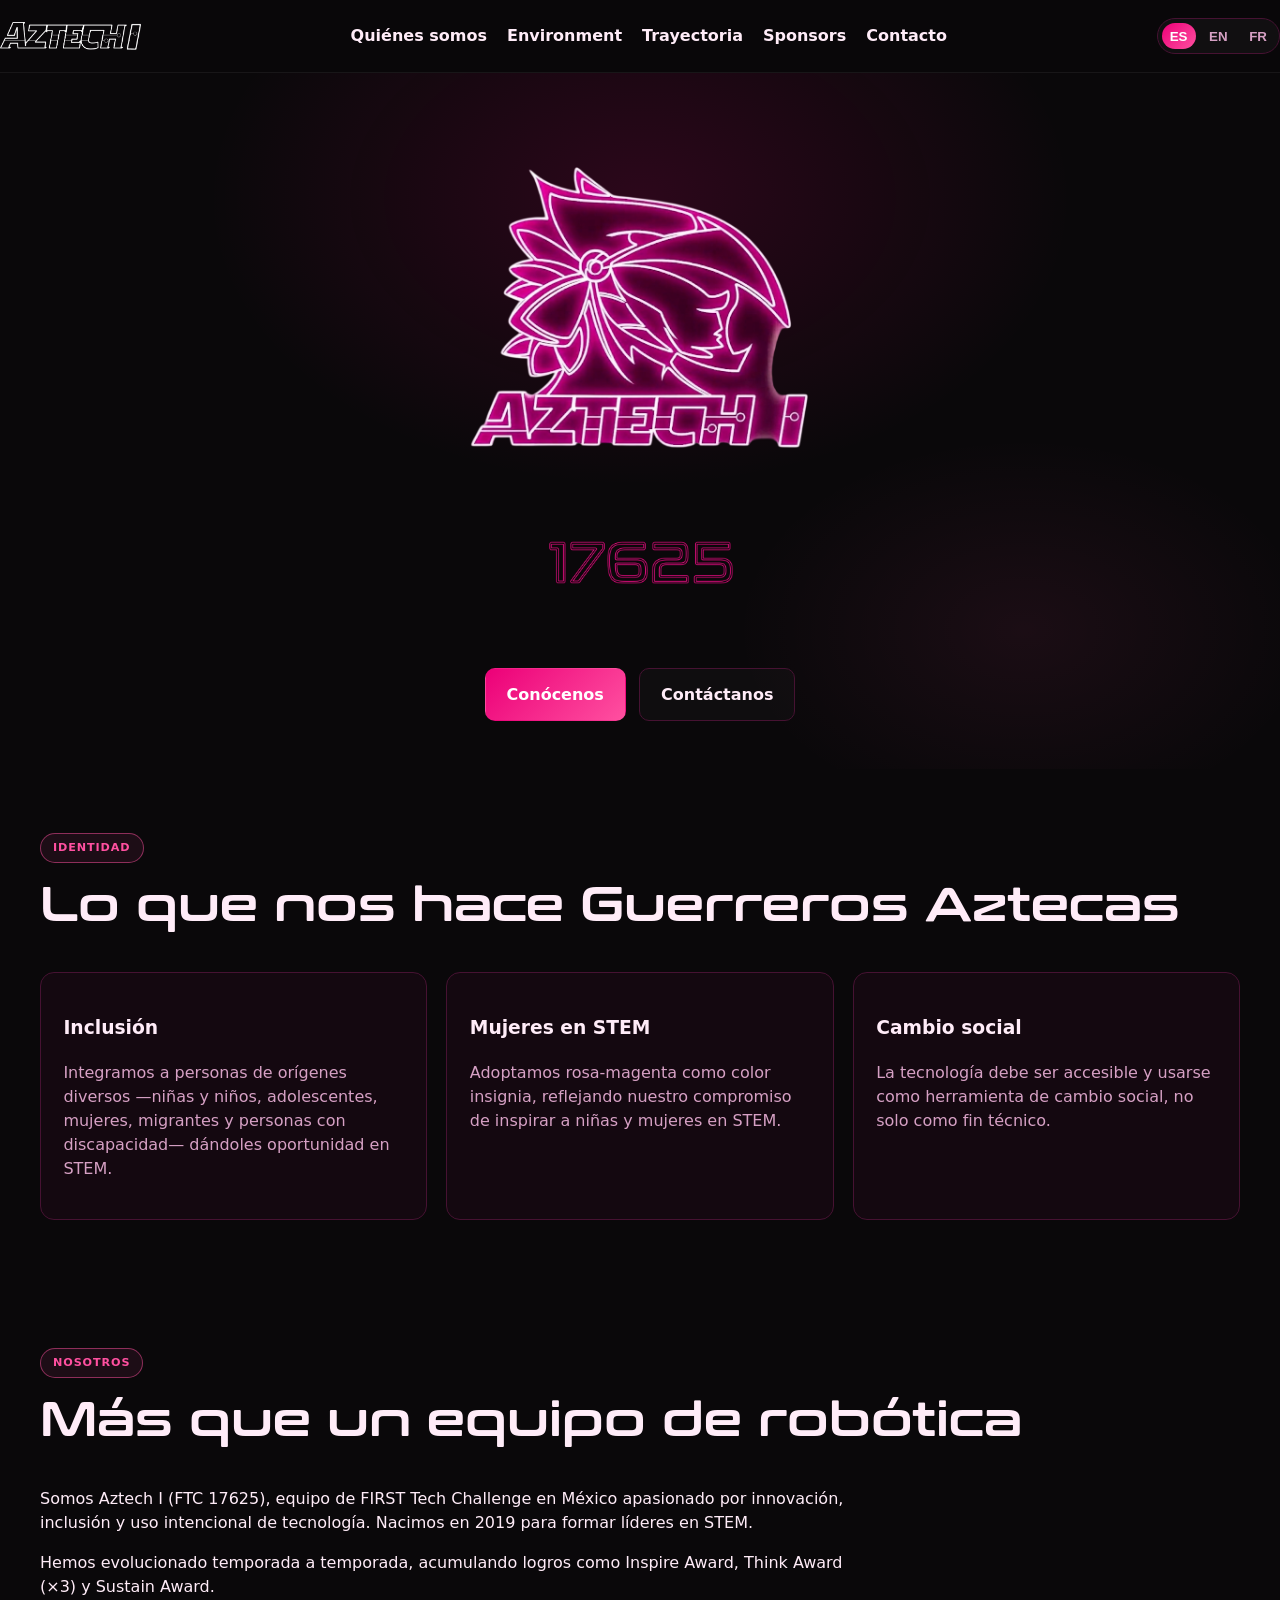
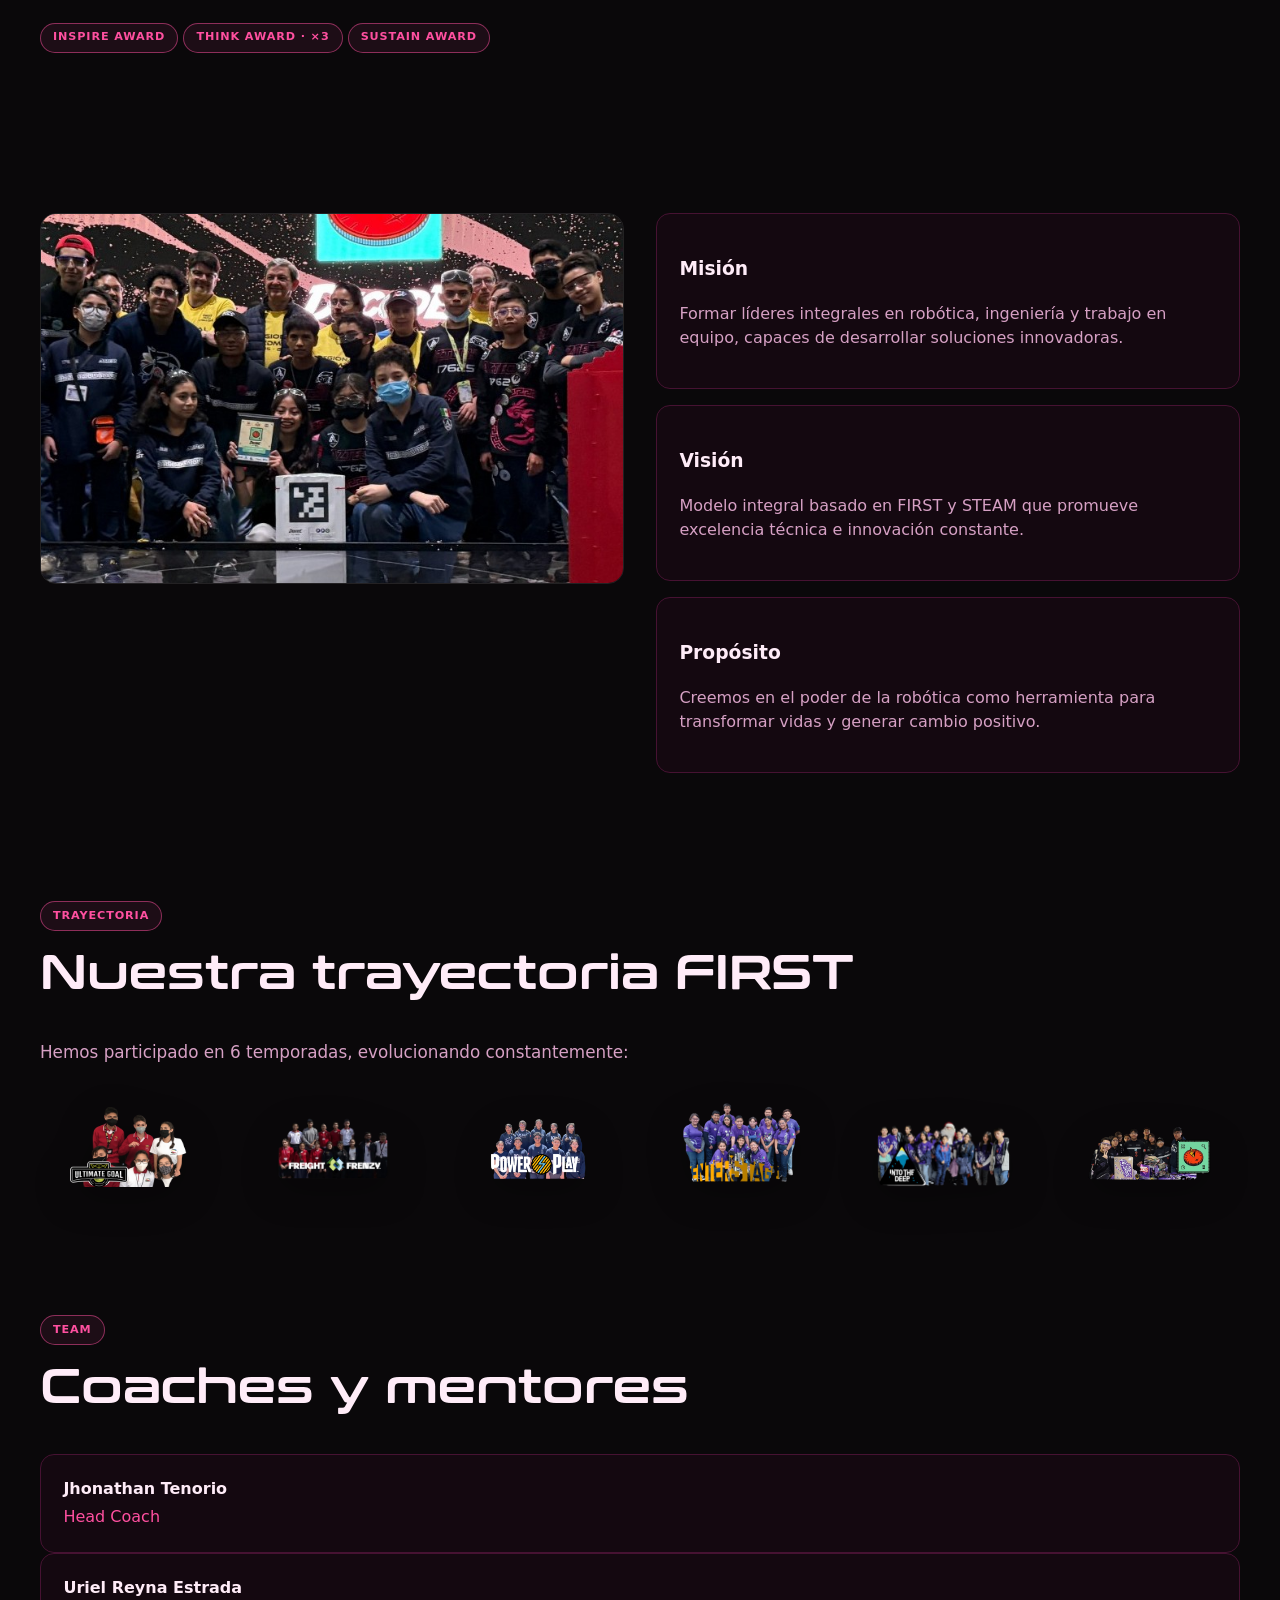
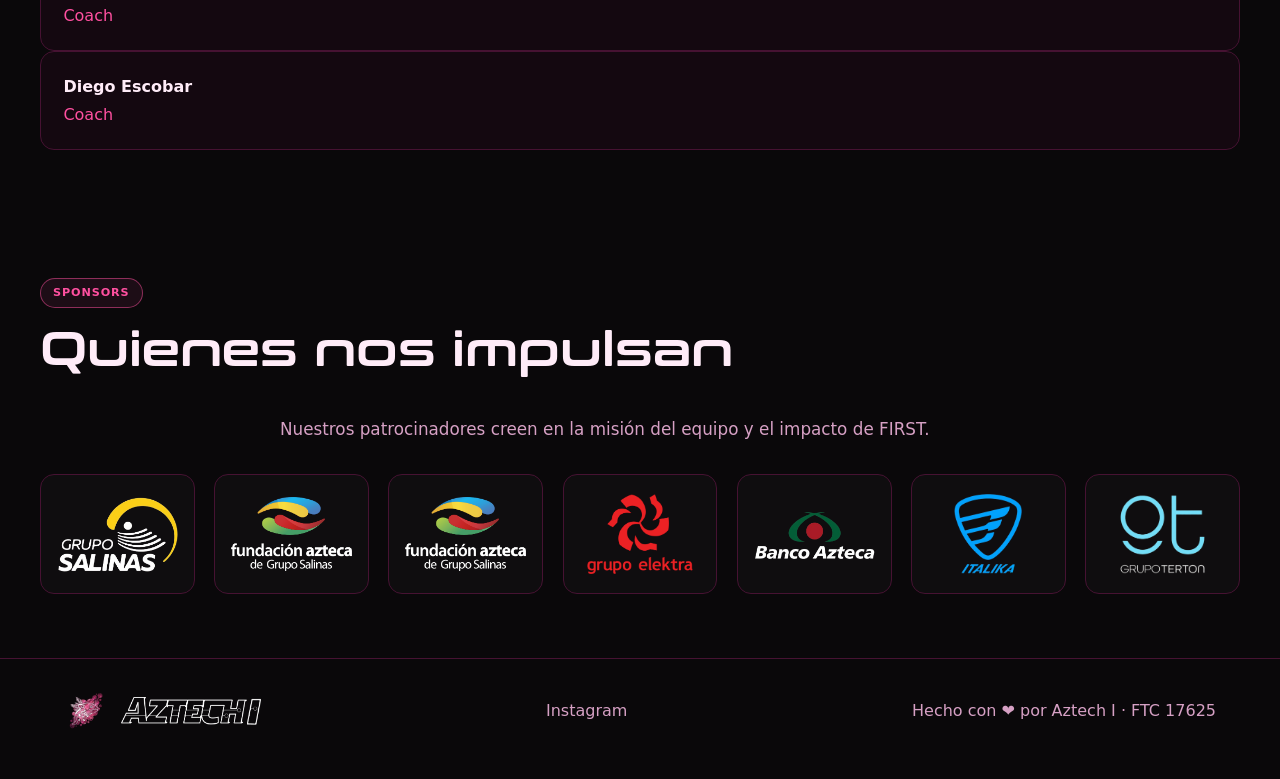
==== commit 28e2cb88: "Fix the real JS bugs: robust init, default Spanish, and include script on environment page." ====
--- a/index.html
+++ b/index.html
@@ -22,7 +22,7 @@
         <li><a href="#contacto" data-en="Contact" data-fr="Contact">Contacto</a></li>
       </ul>
       <div class="nav-actions">
-        <div class="lang-switch">
+        <div class="lang-switch" role="group" aria-label="Idioma / Language / Langue">
           <button type="button" class="lang-btn is-active" data-lang="es">ES</button>
           <button type="button" class="lang-btn" data-lang="en">EN</button>
           <button type="button" class="lang-btn" data-lang="fr">FR</button>
@@ -157,4 +157,4 @@
   <script src="i18n.js"></script>
   <script src="script.js"></script>
 </body>
-</html>+</html>
